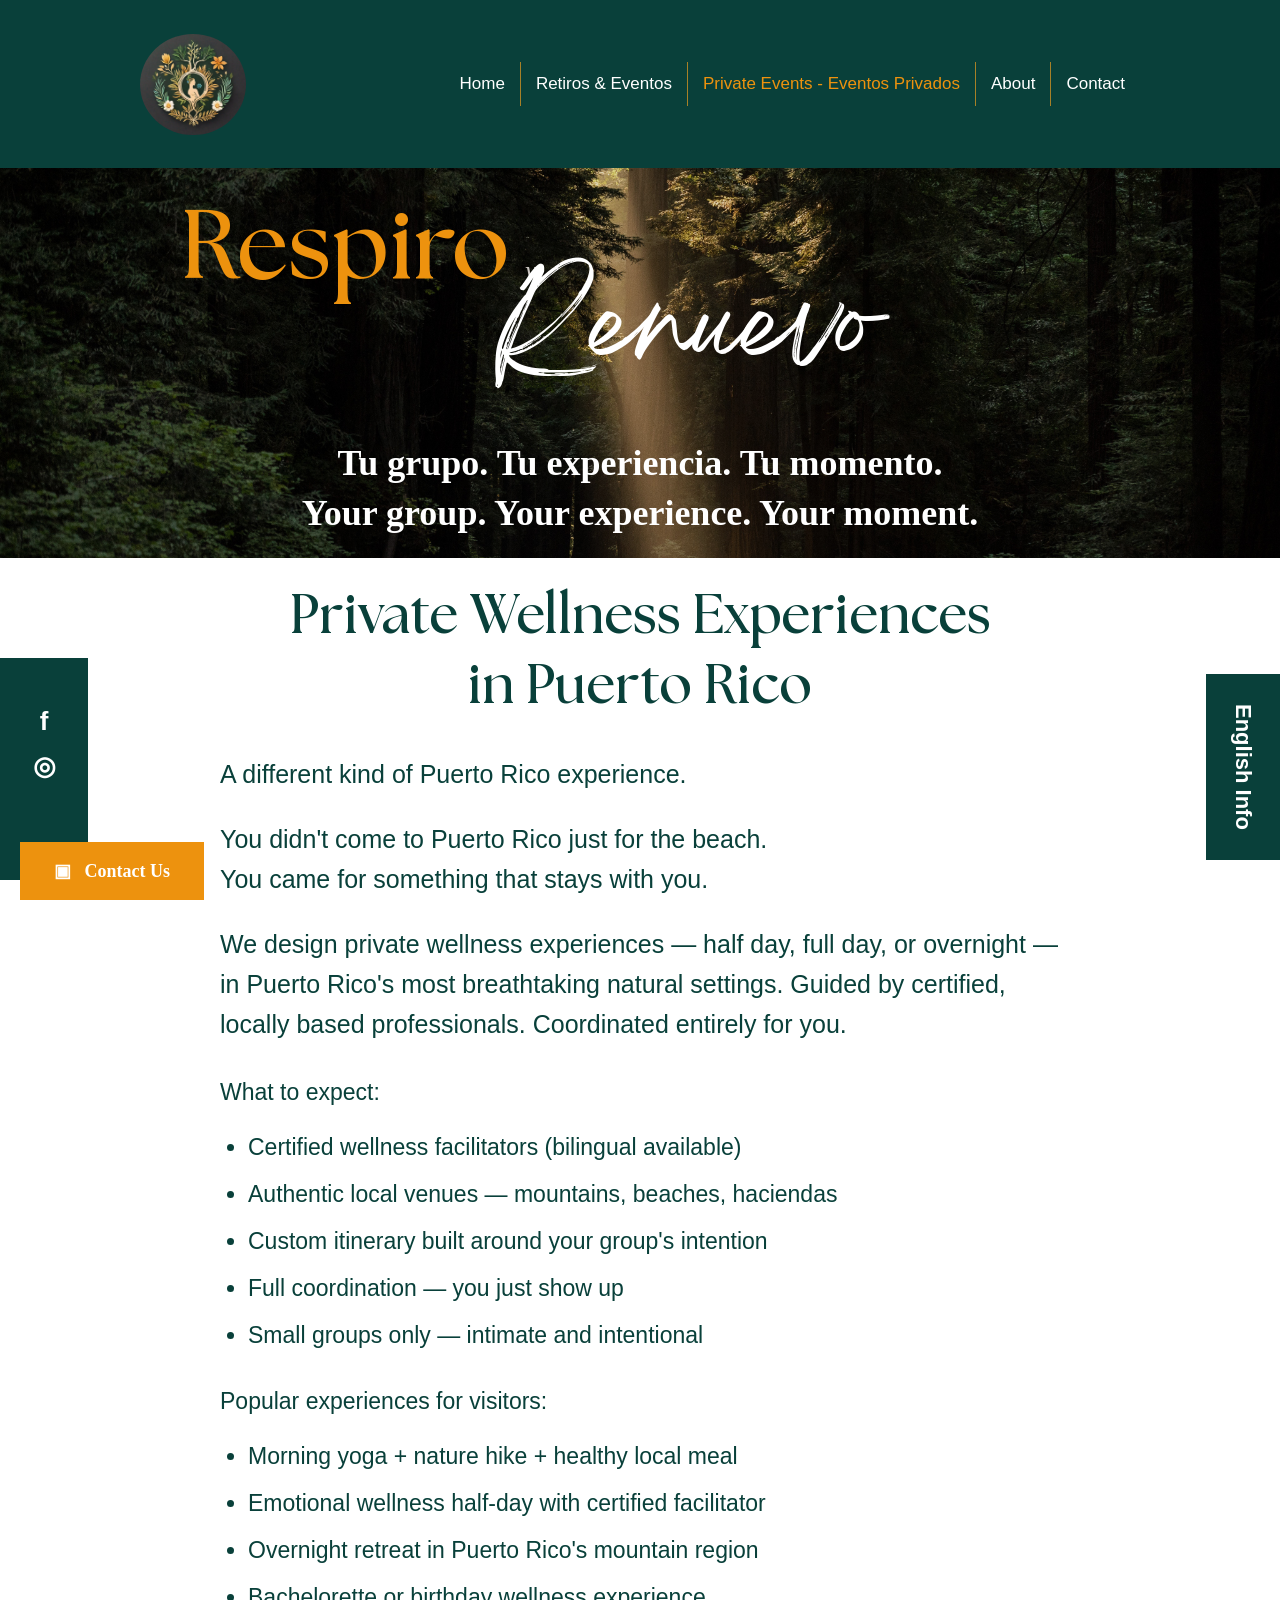
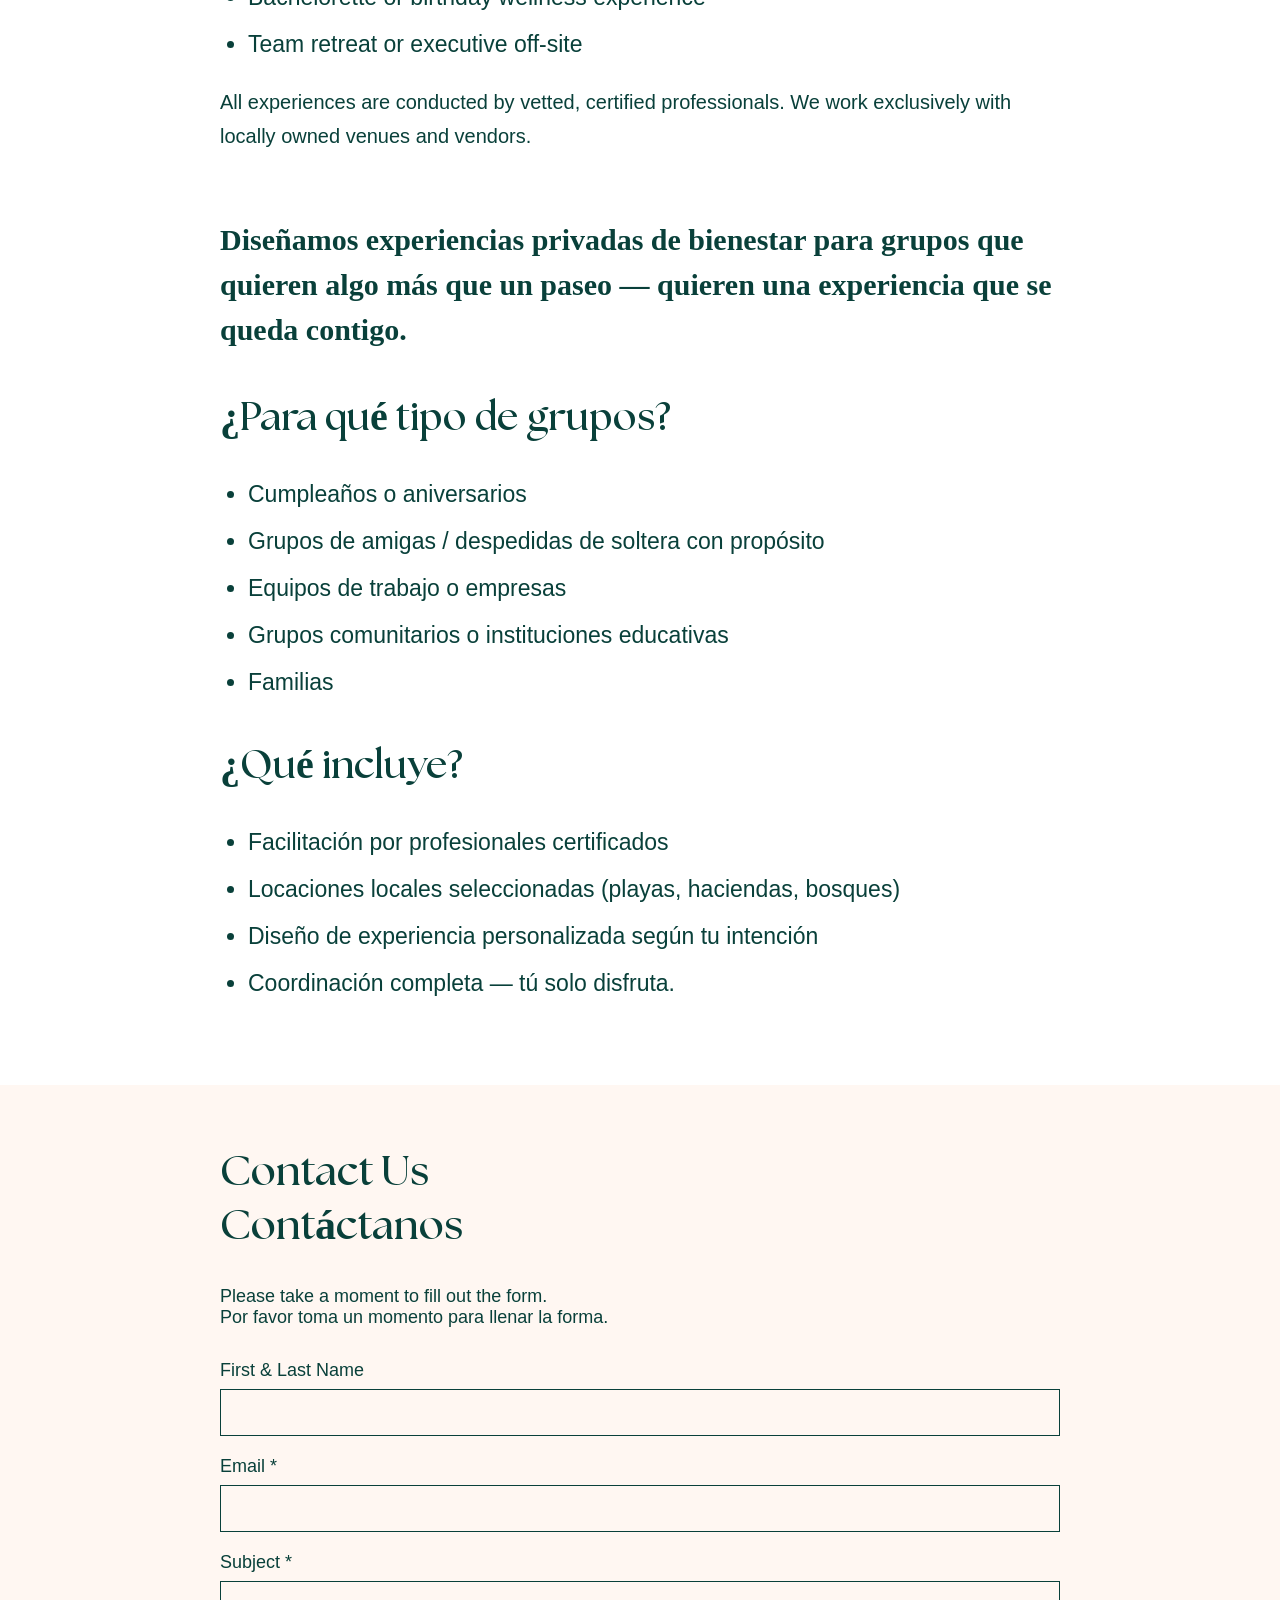
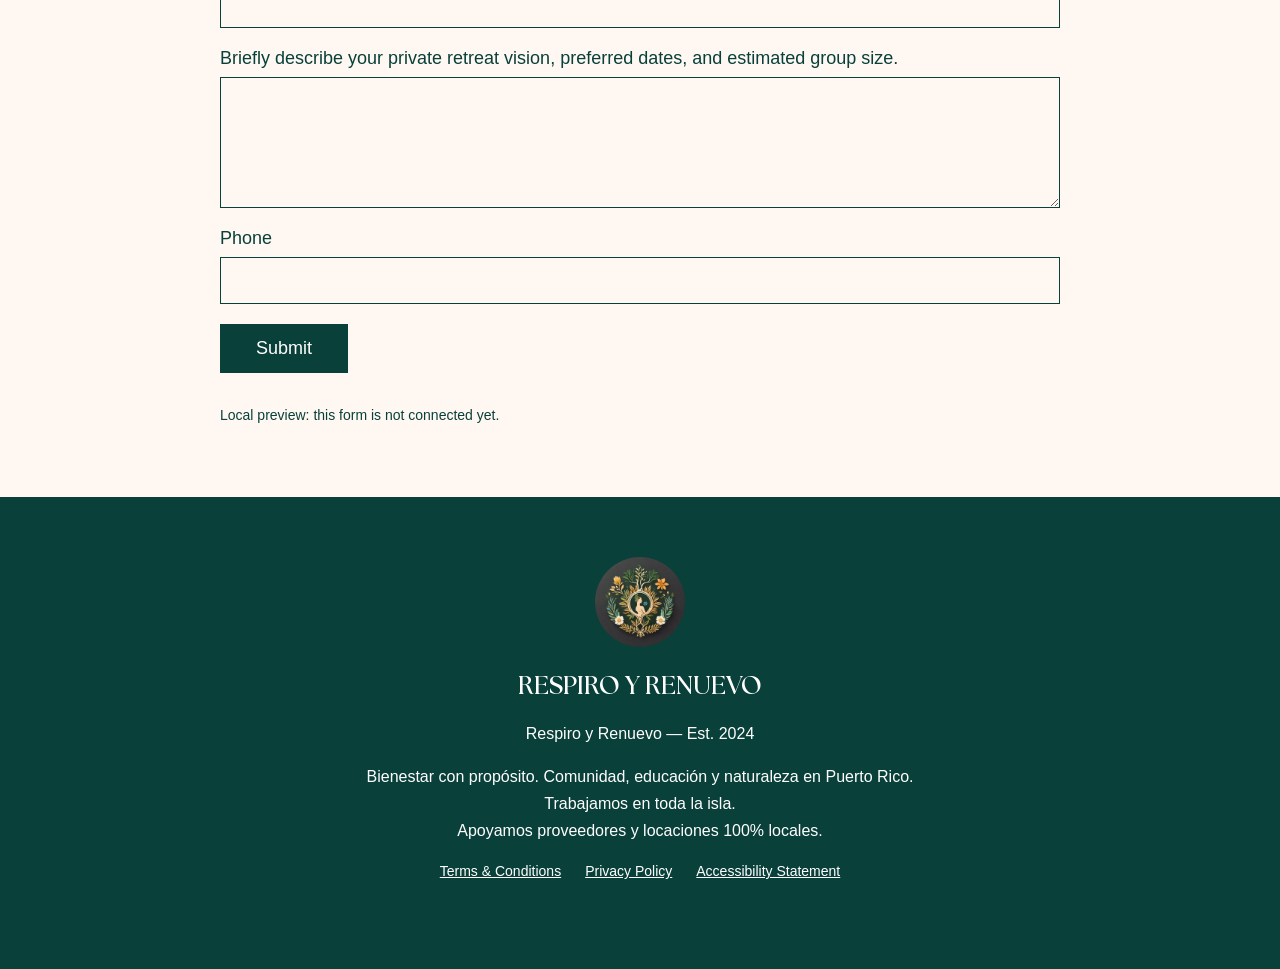
==== index.html @ 5267ec38 "Create Respiro y Renuevo static website" ====
<!doctype html>
<html lang="en">
<head>
  <meta charset="utf-8">
  <meta name="viewport" content="width=device-width, initial-scale=1">
  <meta name="description" content="Private wellness experiences in Puerto Rico. Your group. Your experience. Your moment.">
  <title>Private Wellness Experiences | Respiro y Renuevo</title>
  <link rel="icon" href="assets/logo.jpg">
  <link rel="stylesheet" href="styles.css">
  <script src="script.js" defer></script>
</head>
<body>
  <a class="skip-link" href="#main">Skip to main content</a>
  <header class="site-header">
    <a class="logo" href="https://www.respiroyrenuevo.com/" aria-label="Respiro y Renuevo home"><img src="assets/logo.jpg" alt="Respiro y Renuevo" width="106" height="101"></a>
    <button class="menu-toggle" aria-expanded="false" aria-controls="navigation">Menu <span aria-hidden="true">☰</span></button>
    <nav id="navigation" aria-label="Main navigation">
      <a href="https://www.respiroyrenuevo.com/">Home</a>
      <a href="https://www.respiroyrenuevo.com/retirosyeventos">Retiros &amp; Eventos</a>
      <a class="active" href="#main" aria-current="page">Private Events - Eventos Privados</a>
      <a href="https://www.respiroyrenuevo.com/nuestramisi%C3%B3n">About</a>
      <a href="#contact">Contact</a>
    </nav>
  </header>
  <main id="main">
    <section class="hero" aria-label="Respiro y Renuevo">
      <h1><span class="respiro">Respiro</span> <span class="and">y</span><span class="renuevo">Renuevo</span></h1>
      <div class="tagline"><p lang="es">Tu grupo. Tu experiencia. Tu momento.</p><p>Your group. Your experience. Your moment.</p></div>
    </section>
    <section class="intro content" id="experiences">
      <h2>Private Wellness Experiences<br>in Puerto Rico</h2>
      <div class="lead"><p>A different kind of Puerto Rico experience.</p><p>You didn't come to Puerto Rico just for the beach.<br>You came for something that stays with you.</p><p>We design private wellness experiences — half day, full day, or overnight — in Puerto Rico's most breathtaking natural settings. Guided by certified, locally based professionals. Coordinated entirely for you.</p></div>
      <h3>What to expect:</h3>
      <ul><li>Certified wellness facilitators (bilingual available)</li><li>Authentic local venues — mountains, beaches, haciendas</li><li>Custom itinerary built around your group's intention</li><li>Full coordination — you just show up</li><li>Small groups only — intimate and intentional</li></ul>
      <h3>Popular experiences for visitors:</h3>
      <ul><li>Morning yoga + nature hike + healthy local meal</li><li>Emotional wellness half-day with certified facilitator</li><li>Overnight retreat in Puerto Rico's mountain region</li><li>Bachelorette or birthday wellness experience</li><li>Team retreat or executive off-site</li></ul>
      <p>All experiences are conducted by vetted, certified professionals. We work exclusively with locally owned venues and vendors.</p>
      <div lang="es" class="spanish"><h3>Diseñamos experiencias privadas de bienestar para grupos que quieren algo más que un paseo — quieren una experiencia que se queda contigo.</h3><h2>¿Para qué tipo de grupos?</h2><ul><li>Cumpleaños o aniversarios</li><li>Grupos de amigas / despedidas de soltera con propósito</li><li>Equipos de trabajo o empresas</li><li>Grupos comunitarios o instituciones educativas</li><li>Familias</li></ul><h2>¿Qué incluye?</h2><ul><li>Facilitación por profesionales certificados</li><li>Locaciones locales seleccionadas (playas, haciendas, bosques)</li><li>Diseño de experiencia personalizada según tu intención</li><li>Coordinación completa — tú solo disfruta.</li></ul></div>
    </section>
    <section id="contact" class="contact content"><h2>Contact Us<br><span lang="es">Contáctanos</span></h2><p>Please take a moment to fill out the form.<br><span lang="es">Por favor toma un momento para llenar la forma.</span></p><form><label>First &amp; Last Name<input name="name" autocomplete="name"></label><label>Email *<input name="email" type="email" autocomplete="email" required></label><label>Subject *<input name="subject" required></label><label>Briefly describe your private retreat vision, preferred dates, and estimated group size.<textarea name="vision" rows="5"></textarea></label><label>Phone<input name="phone" type="tel" autocomplete="tel"></label><button type="submit">Submit</button><p class="form-status" role="status">Local preview: this form is not connected yet.</p></form></section>
  </main>
  <aside class="social" aria-label="Social media"><a href="https://www.facebook.com/respiroyrenuevo" aria-label="Facebook">f</a><a href="https://www.instagram.com/respiroyrenuevo" aria-label="Instagram">◎</a></aside>
  <a class="english-info" href="#experiences">English Info</a>
  <a class="contact-tab" href="#contact">▣ &nbsp; Contact Us</a>
  <footer><img src="assets/logo.jpg" width="90" height="90" alt="Respiro y Renuevo"><h2>RESPIRO Y RENUEVO</h2><p>Respiro y Renuevo — Est. 2024</p><p lang="es">Bienestar con propósito. Comunidad, educación y naturaleza en Puerto Rico.<br>Trabajamos en toda la isla.<br>Apoyamos proveedores y locaciones 100% locales.</p><div><a href="https://www.respiroyrenuevo.com/terms-and-conditions">Terms &amp; Conditions</a><a href="https://www.respiroyrenuevo.com/privacy-policy">Privacy Policy</a><a href="https://www.respiroyrenuevo.com/accessibility-statement">Accessibility Statement</a></div></footer>
</body>
</html>
---- styles.css ----
@font-face{font-family:Seasons;src:url('assets/seasons.woff2') format('woff2');font-display:swap}
@font-face{font-family:Breathing;src:url('assets/breathing.woff2') format('woff2');font-display:swap}
:root{--green:#09403a;--gold:#ed920e;--white:#fff;--cream:#fff7f2}
*{box-sizing:border-box}html{scroll-behavior:smooth;scroll-padding-top:24px}body{margin:0;color:var(--green);background:white;font-family:'Poppins',Arial,sans-serif;font-weight:300}a{color:inherit}button,input,textarea{font:inherit}.skip-link{position:absolute;left:10px;top:-60px;z-index:10;background:white;padding:12px}.skip-link:focus{top:10px}.site-header{min-height:168px;background:var(--green);color:white;display:flex;align-items:center;justify-content:space-between;padding:28px max(7%,calc((100vw - 1000px)/2));gap:50px}.logo img{display:block;object-fit:cover;border-radius:50%}.site-header nav{display:flex;align-items:center;white-space:nowrap}.site-header nav a{padding:12px 15px;text-decoration:none;border-right:1px solid #a78027;font-size:17px}.site-header nav a:last-child{border:0}.site-header nav a:hover,.site-header nav .active{color:var(--gold)}.menu-toggle{display:none}.hero{height:390px;background:linear-gradient(#0002,#0002),url('assets/forest.jpg') center center/cover;color:white;padding:24px max(8%,calc((100vw - 920px)/2));overflow:hidden}.hero h1{position:relative;font-weight:400;margin:0;height:242px;width:760px;max-width:100%}.respiro{font-family:Seasons,Georgia,serif;font-size:96px;color:var(--gold)}.and{position:absolute;top:64px;left:345px;font:italic 27px Georgia,serif;color:#ccc6c2}.renuevo{position:absolute;top:90px;left:315px;font-family:Breathing,cursive;font-size:98px;line-height:1.1}.tagline{text-align:center;white-space:nowrap;font:700 36px Georgia,serif}.tagline p{margin:8px 0}.content{max-width:900px;margin:auto;padding:24px 30px 60px}h2{font-family:Seasons,Georgia,serif;font-weight:700;font-size:54px;line-height:1.3;margin:0 0 32px}.intro>h2{text-align:center}.lead{font-size:25px;line-height:1.6}h3{font-size:23px;font-weight:500;margin:35px 0 14px}li{margin:10px 0;line-height:1.6}ul{font-size:23px;padding-left:28px}.intro>p{font-size:20px;line-height:1.7}.spanish{margin-top:64px}.spanish h2{font-size:40px;margin-top:40px}.spanish h3{font:700 30px/1.5 Georgia,serif}.contact{background:var(--cream);max-width:none;padding:60px max(30px,calc((100vw - 840px)/2));font-size:18px}.contact h2{font-size:42px}form{display:grid;gap:20px;margin-top:32px}label{display:grid;gap:8px}input,textarea{width:100%;padding:12px;border:1px solid var(--green);background:transparent;border-radius:0}button[type=submit]{background:var(--green);color:white;border:0;padding:14px 36px;justify-self:start;cursor:pointer}.form-status{font-size:14px}.social{position:fixed;left:0;bottom:20px;width:88px;min-height:222px;background:var(--green);display:flex;flex-direction:column;align-items:center;gap:14px;padding-top:48px;color:white}.social a{text-decoration:none;font:bold 26px Arial}.english-info{position:fixed;right:0;bottom:40px;background:var(--green);color:white;writing-mode:vertical-rl;padding:30px 24px;text-decoration:none;font-size:22px;font-weight:bold}.contact-tab{position:fixed;bottom:0;left:20px;background:var(--gold);color:white;padding:18px 34px;text-decoration:none;font:bold 18px Georgia,serif}footer{background:var(--green);color:white;text-align:center;padding:60px 24px 85px;line-height:1.7}footer img{border-radius:50%;object-fit:cover}footer h2{font-size:26px;margin:15px 0}footer div{display:flex;justify-content:center;gap:24px;flex-wrap:wrap;font-size:14px}a:focus-visible,button:focus-visible{outline:3px solid var(--gold);outline-offset:4px}
@media(max-width:1100px){.site-header{padding:24px 5%;gap:25px}.site-header nav a{font-size:14px;padding:12px 10px}.tagline{font-size:30px}.hero{padding-left:8%;padding-right:8%}}
@media(max-width:760px){.site-header{min-height:100px;padding:16px 24px;position:relative}.logo img{width:72px;height:69px}.menu-toggle{display:block;background:transparent;border:1px solid #ffffff70;color:white;padding:10px}.site-header nav{display:none;position:absolute;top:100%;left:0;right:0;background:var(--green);z-index:5;flex-direction:column;align-items:stretch;padding:12px 24px}.site-header nav.open{display:flex}.site-header nav a{border:0;border-bottom:1px solid #ffffff25;font-size:16px;padding:16px 0}.hero{height:370px;padding:35px 24px}.hero h1{height:205px;width:340px;margin:auto}.respiro{font-size:65px}.and{left:230px;top:45px;font-size:20px}.renuevo{left:65px;top:95px;font-size:68px}.tagline{font-size:20px;white-space:normal;line-height:1.5}.content{padding:36px 24px}h2{font-size:35px}.lead,ul{font-size:18px}.spanish h2{font-size:30px}.spanish h3{font-size:25px}.social,.english-info{display:none}.contact-tab{left:auto;right:16px;font-size:15px;padding:14px 20px}.contact{padding:40px 24px}}
@media(prefers-reduced-motion:reduce){html{scroll-behavior:auto}}
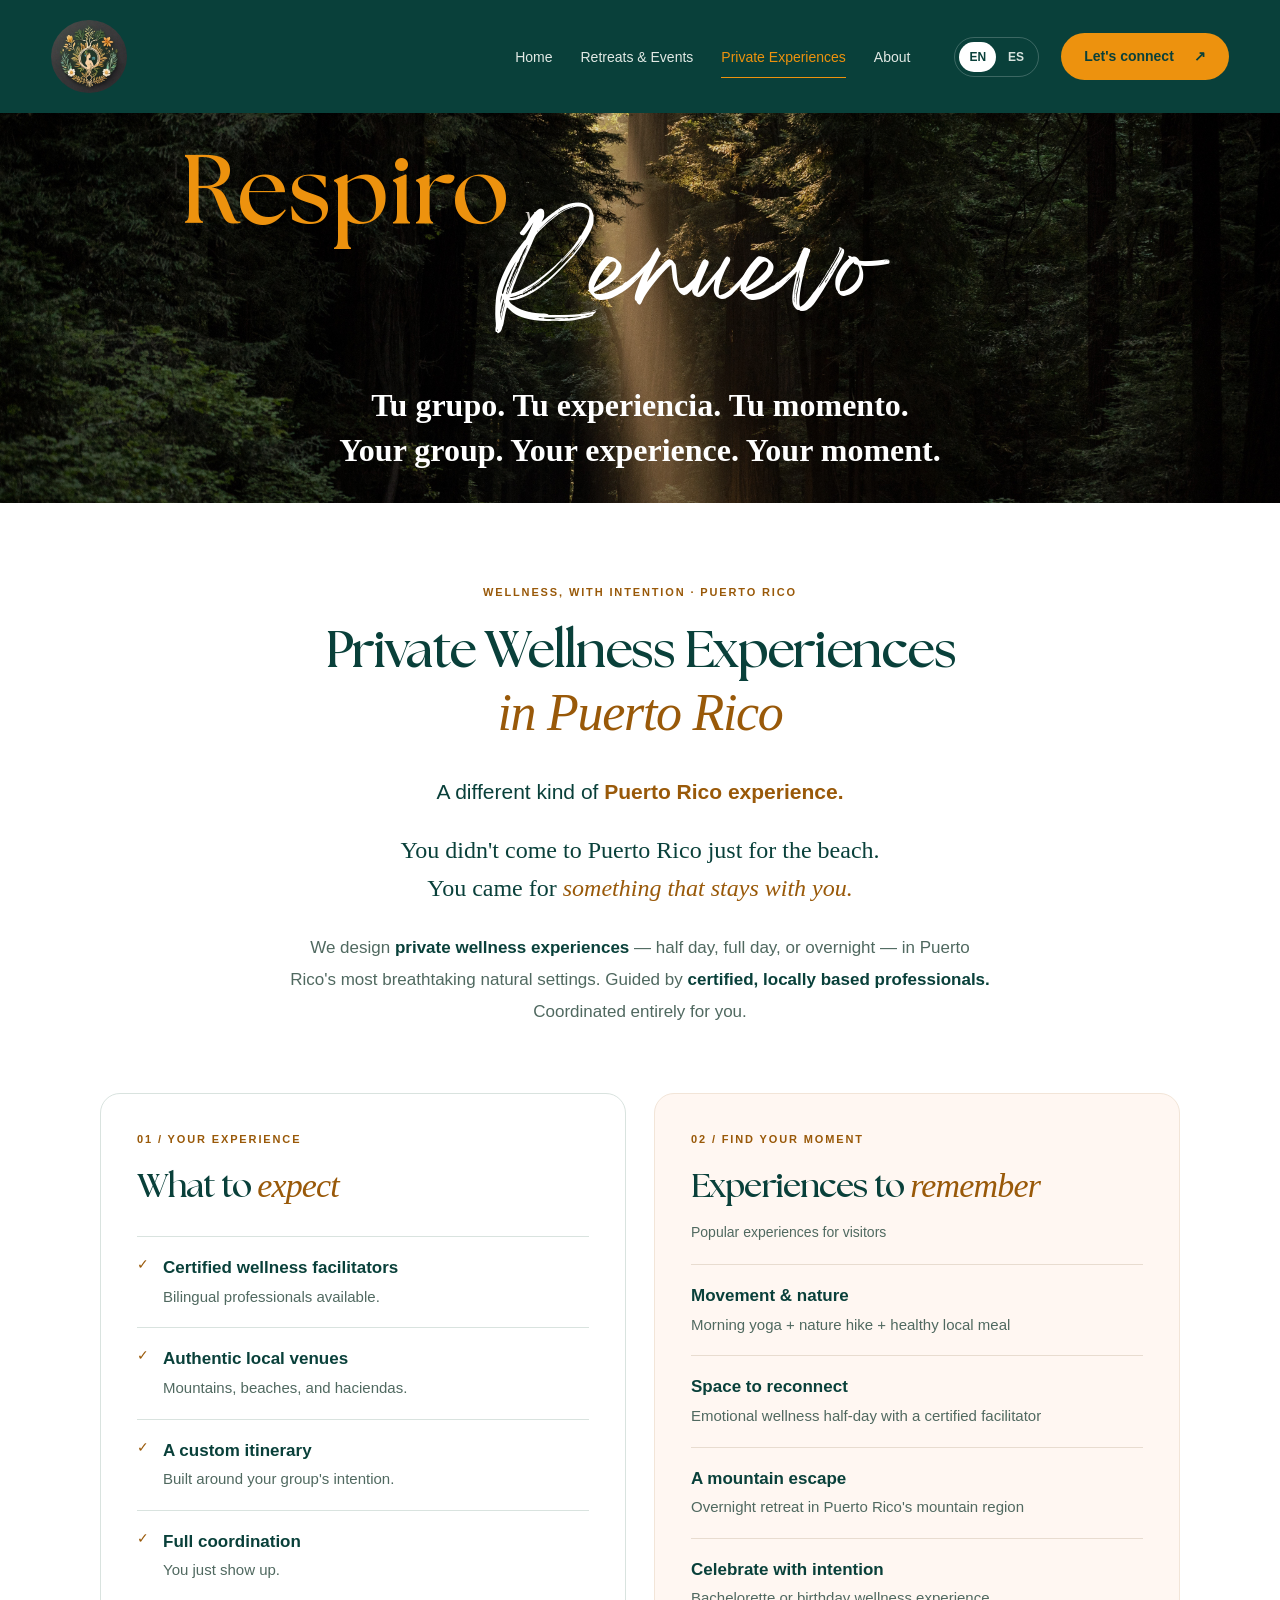
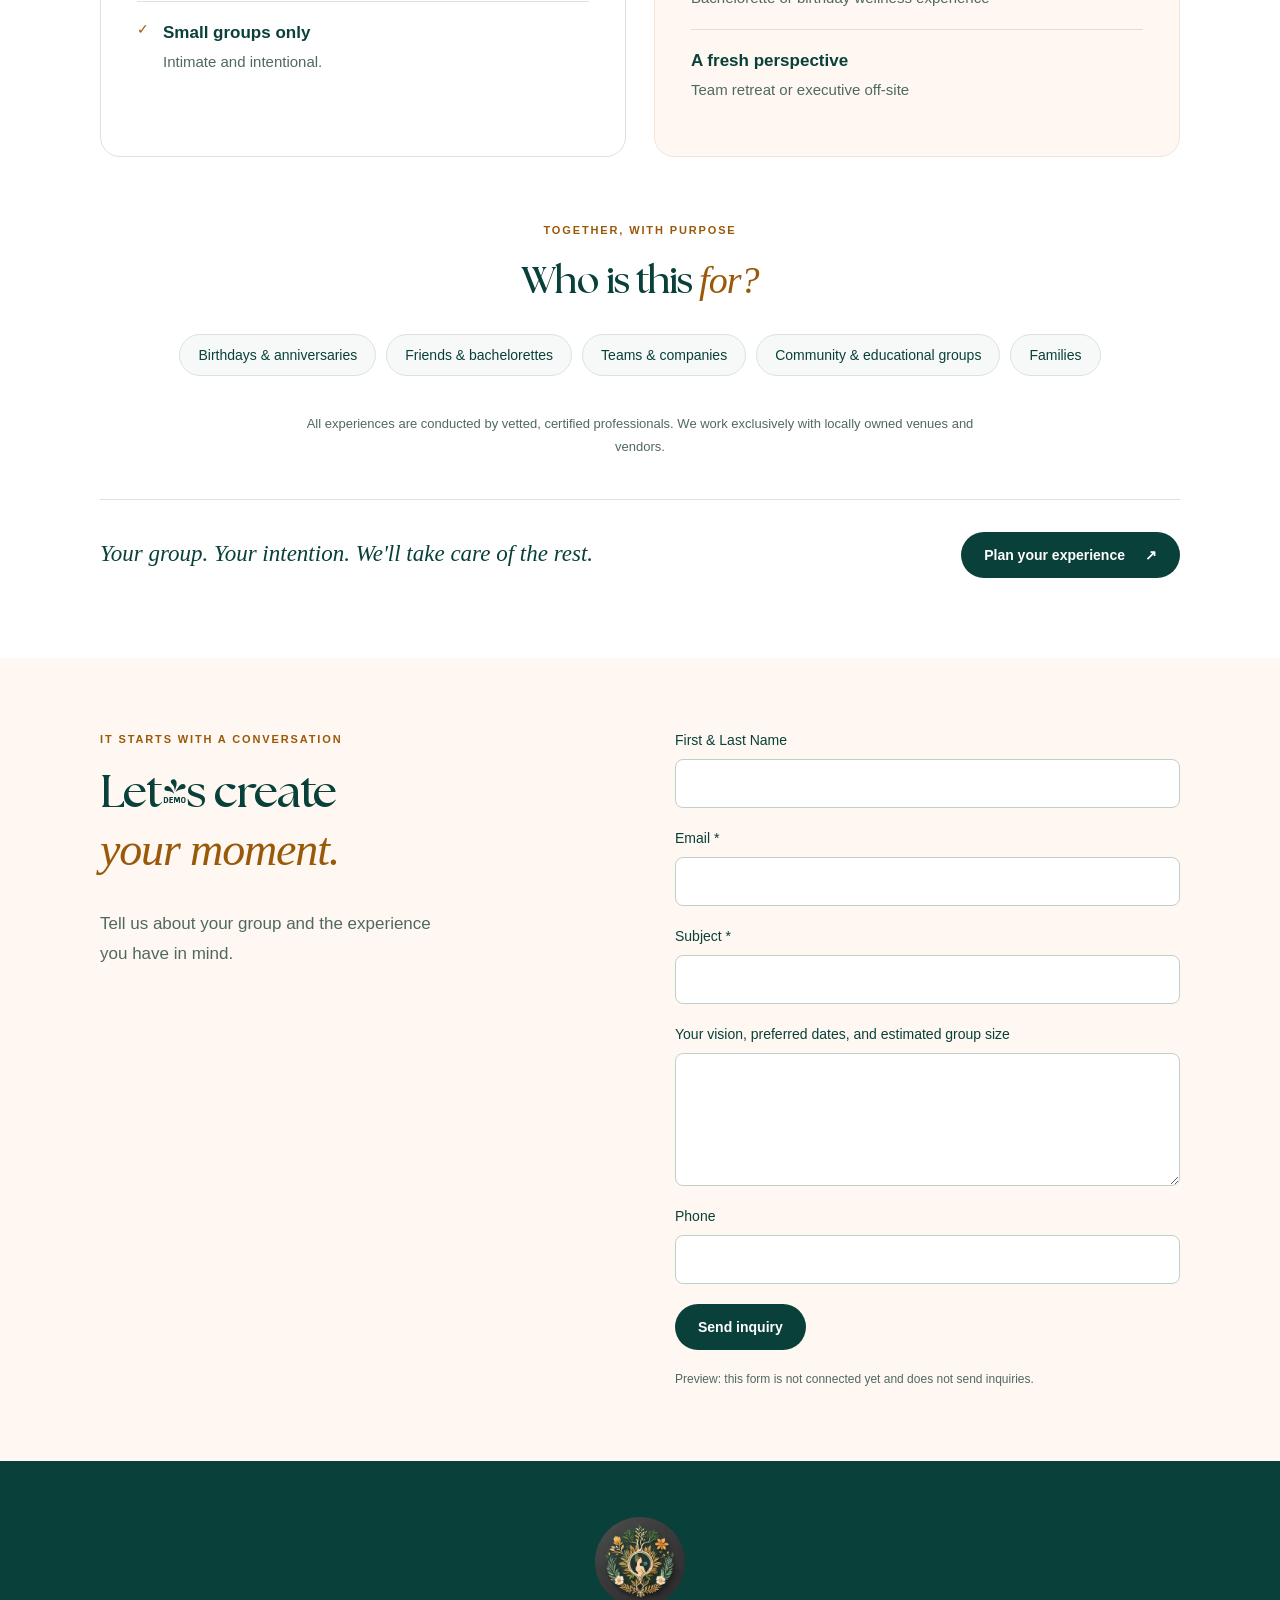
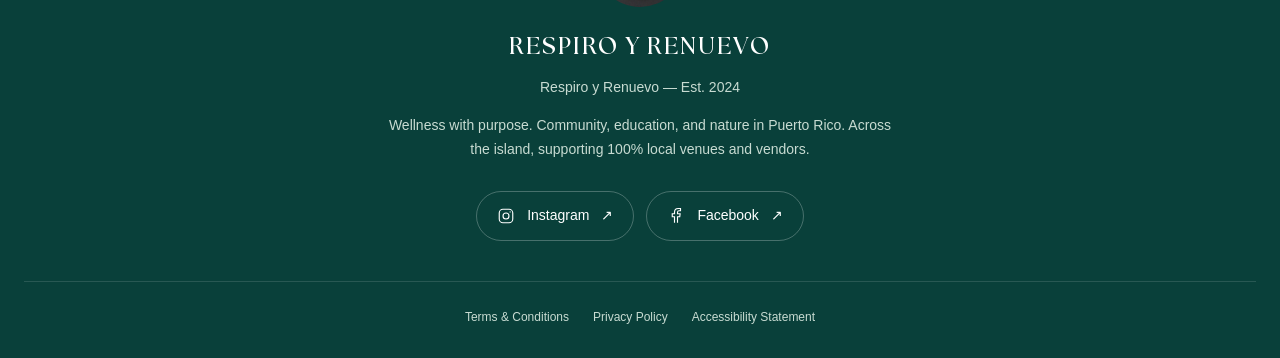
==== commit a5d7e901: "Modernize navigation, language switch and content hierarchy" ====
--- a/index.html
+++ b/index.html
@@ -1,47 +1,33 @@
 <!doctype html>
 <html lang="en">
-<head>
-  <meta charset="utf-8">
-  <meta name="viewport" content="width=device-width, initial-scale=1">
-  <meta name="description" content="Private wellness experiences in Puerto Rico. Your group. Your experience. Your moment.">
-  <title>Private Wellness Experiences | Respiro y Renuevo</title>
-  <link rel="icon" href="assets/logo.jpg">
-  <link rel="stylesheet" href="styles.css">
-  <script src="script.js" defer></script>
-</head>
+<head><meta charset="utf-8"><meta name="viewport" content="width=device-width, initial-scale=1"><meta name="description" content="Private wellness experiences in Puerto Rico. Your group. Your experience. Your moment."><title>Private Wellness Experiences | Respiro y Renuevo</title><link rel="icon" href="assets/logo.jpg"><link rel="stylesheet" href="styles.css"><script src="script.js" defer></script></head>
 <body>
-  <a class="skip-link" href="#main">Skip to main content</a>
-  <header class="site-header">
-    <a class="logo" href="https://www.respiroyrenuevo.com/" aria-label="Respiro y Renuevo home"><img src="assets/logo.jpg" alt="Respiro y Renuevo" width="106" height="101"></a>
-    <button class="menu-toggle" aria-expanded="false" aria-controls="navigation">Menu <span aria-hidden="true">☰</span></button>
-    <nav id="navigation" aria-label="Main navigation">
-      <a href="https://www.respiroyrenuevo.com/">Home</a>
-      <a href="https://www.respiroyrenuevo.com/retirosyeventos">Retiros &amp; Eventos</a>
-      <a class="active" href="#main" aria-current="page">Private Events - Eventos Privados</a>
-      <a href="https://www.respiroyrenuevo.com/nuestramisi%C3%B3n">About</a>
-      <a href="#contact">Contact</a>
-    </nav>
-  </header>
-  <main id="main">
-    <section class="hero" aria-label="Respiro y Renuevo">
-      <h1><span class="respiro">Respiro</span> <span class="and">y</span><span class="renuevo">Renuevo</span></h1>
-      <div class="tagline"><p lang="es">Tu grupo. Tu experiencia. Tu momento.</p><p>Your group. Your experience. Your moment.</p></div>
-    </section>
-    <section class="intro content" id="experiences">
-      <h2>Private Wellness Experiences<br>in Puerto Rico</h2>
-      <div class="lead"><p>A different kind of Puerto Rico experience.</p><p>You didn't come to Puerto Rico just for the beach.<br>You came for something that stays with you.</p><p>We design private wellness experiences — half day, full day, or overnight — in Puerto Rico's most breathtaking natural settings. Guided by certified, locally based professionals. Coordinated entirely for you.</p></div>
-      <h3>What to expect:</h3>
-      <ul><li>Certified wellness facilitators (bilingual available)</li><li>Authentic local venues — mountains, beaches, haciendas</li><li>Custom itinerary built around your group's intention</li><li>Full coordination — you just show up</li><li>Small groups only — intimate and intentional</li></ul>
-      <h3>Popular experiences for visitors:</h3>
-      <ul><li>Morning yoga + nature hike + healthy local meal</li><li>Emotional wellness half-day with certified facilitator</li><li>Overnight retreat in Puerto Rico's mountain region</li><li>Bachelorette or birthday wellness experience</li><li>Team retreat or executive off-site</li></ul>
-      <p>All experiences are conducted by vetted, certified professionals. We work exclusively with locally owned venues and vendors.</p>
-      <div lang="es" class="spanish"><h3>Diseñamos experiencias privadas de bienestar para grupos que quieren algo más que un paseo — quieren una experiencia que se queda contigo.</h3><h2>¿Para qué tipo de grupos?</h2><ul><li>Cumpleaños o aniversarios</li><li>Grupos de amigas / despedidas de soltera con propósito</li><li>Equipos de trabajo o empresas</li><li>Grupos comunitarios o instituciones educativas</li><li>Familias</li></ul><h2>¿Qué incluye?</h2><ul><li>Facilitación por profesionales certificados</li><li>Locaciones locales seleccionadas (playas, haciendas, bosques)</li><li>Diseño de experiencia personalizada según tu intención</li><li>Coordinación completa — tú solo disfruta.</li></ul></div>
-    </section>
-    <section id="contact" class="contact content"><h2>Contact Us<br><span lang="es">Contáctanos</span></h2><p>Please take a moment to fill out the form.<br><span lang="es">Por favor toma un momento para llenar la forma.</span></p><form><label>First &amp; Last Name<input name="name" autocomplete="name"></label><label>Email *<input name="email" type="email" autocomplete="email" required></label><label>Subject *<input name="subject" required></label><label>Briefly describe your private retreat vision, preferred dates, and estimated group size.<textarea name="vision" rows="5"></textarea></label><label>Phone<input name="phone" type="tel" autocomplete="tel"></label><button type="submit">Submit</button><p class="form-status" role="status">Local preview: this form is not connected yet.</p></form></section>
-  </main>
-  <aside class="social" aria-label="Social media"><a href="https://www.facebook.com/respiroyrenuevo" aria-label="Facebook">f</a><a href="https://www.instagram.com/respiroyrenuevo" aria-label="Instagram">◎</a></aside>
-  <a class="english-info" href="#experiences">English Info</a>
-  <a class="contact-tab" href="#contact">▣ &nbsp; Contact Us</a>
-  <footer><img src="assets/logo.jpg" width="90" height="90" alt="Respiro y Renuevo"><h2>RESPIRO Y RENUEVO</h2><p>Respiro y Renuevo — Est. 2024</p><p lang="es">Bienestar con propósito. Comunidad, educación y naturaleza en Puerto Rico.<br>Trabajamos en toda la isla.<br>Apoyamos proveedores y locaciones 100% locales.</p><div><a href="https://www.respiroyrenuevo.com/terms-and-conditions">Terms &amp; Conditions</a><a href="https://www.respiroyrenuevo.com/privacy-policy">Privacy Policy</a><a href="https://www.respiroyrenuevo.com/accessibility-statement">Accessibility Statement</a></div></footer>
-</body>
-</html>
+<a class="skip-link" href="#main" data-i18n="skip">Skip to main content</a>
+<header class="site-header">
+  <a class="logo" href="#main" aria-label="Respiro y Renuevo"><img src="assets/logo.jpg" alt="Respiro y Renuevo" width="76" height="73"></a>
+  <button class="menu-toggle" aria-expanded="false" aria-controls="navigation"><span data-i18n="menu">Menu</span> <span aria-hidden="true">☰</span></button>
+  <nav id="navigation" aria-label="Main navigation">
+    <a href="https://www.respiroyrenuevo.com/" data-i18n="home">Home</a><a href="https://www.respiroyrenuevo.com/retirosyeventos" data-i18n="retreats">Retreats &amp; Events</a><a class="active" href="#experiences" aria-current="page" data-i18n="private">Private Experiences</a><a href="https://www.respiroyrenuevo.com/nuestramisi%C3%B3n" data-i18n="about">About</a>
+    <div class="header-actions"><div class="language-switch" role="group" aria-label="Language / Idioma"><button type="button" data-language="en" aria-pressed="true">EN</button><button type="button" data-language="es" aria-pressed="false">ES</button></div><a class="button button-gold" href="#contact"><span data-i18n="contact">Let's connect</span><span aria-hidden="true">↗</span></a></div>
+  </nav>
+</header>
+<main id="main">
+  <section class="hero" aria-label="Respiro y Renuevo"><h1><span class="respiro">Respiro</span> <span class="and">y</span><span class="renuevo">Renuevo</span></h1><div class="tagline"><p lang="es">Tu grupo. Tu experiencia. Tu momento.</p><p>Your group. Your experience. Your moment.</p></div></section>
+  <section class="intro content" id="experiences">
+    <div class="section-intro" data-content-language="en" lang="en"><p class="eyebrow">Wellness, with intention · Puerto Rico</p><h2>Private Wellness Experiences<br><em>in Puerto Rico</em></h2><p class="intro-statement">A different kind of <strong>Puerto Rico experience.</strong></p><p class="lead">You didn't come to Puerto Rico just for the beach.<br>You came for <em>something that stays with you.</em></p><p class="description">We design <strong>private wellness experiences</strong> — half day, full day, or overnight — in Puerto Rico's most breathtaking natural settings. Guided by <strong>certified, locally based professionals.</strong> Coordinated entirely for you.</p></div>
+    <div class="section-intro" data-content-language="es" lang="es" hidden><p class="eyebrow">Bienestar con intención · Puerto Rico</p><h2>Experiencias privadas de bienestar<br><em>en Puerto Rico</em></h2><p class="intro-statement">Una forma distinta de <strong>vivir Puerto Rico.</strong></p><p class="lead">Viniste por algo más que la playa.<br>Por <em>una experiencia que se queda contigo.</em></p><p class="description">Diseñamos <strong>experiencias privadas de bienestar</strong> para grupos que quieren algo más que un paseo. Medio día, día completo o una estadía en los escenarios naturales más hermosos de Puerto Rico. Con <strong>profesionales certificados y locales.</strong> Nosotros coordinamos; tú disfrutas.</p></div>
+    <div class="details-grid" data-content-language="en" lang="en">
+      <section class="detail-panel"><p class="eyebrow">01 / Your experience</p><h3>What to <em>expect</em></h3><ul class="feature-list"><li><strong>Certified wellness facilitators</strong><span>Bilingual professionals available.</span></li><li><strong>Authentic local venues</strong><span>Mountains, beaches, and haciendas.</span></li><li><strong>A custom itinerary</strong><span>Built around your group's intention.</span></li><li><strong>Full coordination</strong><span>You just show up.</span></li><li><strong>Small groups only</strong><span>Intimate and intentional.</span></li></ul></section>
+      <section class="detail-panel experiences-panel"><p class="eyebrow">02 / Find your moment</p><h3>Experiences to <em>remember</em></h3><p class="panel-description">Popular experiences for visitors</p><ul class="experience-list"><li><strong>Movement &amp; nature</strong><span>Morning yoga + nature hike + healthy local meal</span></li><li><strong>Space to reconnect</strong><span>Emotional wellness half-day with a certified facilitator</span></li><li><strong>A mountain escape</strong><span>Overnight retreat in Puerto Rico's mountain region</span></li><li><strong>Celebrate with intention</strong><span>Bachelorette or birthday wellness experience</span></li><li><strong>A fresh perspective</strong><span>Team retreat or executive off-site</span></li></ul></section>
+    </div>
+    <div class="details-grid" data-content-language="es" lang="es" hidden>
+      <section class="detail-panel"><p class="eyebrow">01 / Tu experiencia</p><h3>¿Qué <em>incluye?</em></h3><ul class="feature-list"><li><strong>Profesionales certificados</strong><span>Facilitadores de bienestar; bilingües disponibles.</span></li><li><strong>Locaciones locales seleccionadas</strong><span>Playas, haciendas, bosques y montañas.</span></li><li><strong>Una experiencia personalizada</strong><span>Diseñada según la intención de tu grupo.</span></li><li><strong>Coordinación completa</strong><span>Tú solo disfruta.</span></li><li><strong>Grupos pequeños</strong><span>Una experiencia íntima y con intención.</span></li></ul></section>
+      <section class="detail-panel experiences-panel"><p class="eyebrow">02 / Encuentra tu momento</p><h3>Experiencias para <em>recordar</em></h3><p class="panel-description">Ideas para tu próxima experiencia</p><ul class="experience-list"><li><strong>Movimiento y naturaleza</strong><span>Yoga por la mañana + caminata + comida local saludable</span></li><li><strong>Espacio para reconectar</strong><span>Medio día de bienestar emocional con un facilitador certificado</span></li><li><strong>Una escapada a la montaña</strong><span>Retiro con estadía en la región montañosa de Puerto Rico</span></li><li><strong>Celebra con intención</strong><span>Experiencia de bienestar para cumpleaños o despedidas de soltera</span></li><li><strong>Una nueva perspectiva</strong><span>Retiro de equipo o encuentro ejecutivo</span></li></ul></section>
+    </div>
+    <section class="groups-section"><p class="eyebrow" data-i18n="groupsLabel">Together, with purpose</p><h3><span data-i18n="groupsTitle">Who is this</span> <em data-i18n="groupsAccent">for?</em></h3><div class="group-tags"><span data-i18n="group1">Birthdays &amp; anniversaries</span><span data-i18n="group2">Friends &amp; bachelorettes</span><span data-i18n="group3">Teams &amp; companies</span><span data-i18n="group4">Community &amp; educational groups</span><span data-i18n="group5">Families</span></div></section>
+    <p class="trust-note" data-i18n="trust">All experiences are conducted by vetted, certified professionals. We work exclusively with locally owned venues and vendors.</p><div class="section-cta"><p data-i18n="ctaText">Your group. Your intention. We'll take care of the rest.</p><a class="button button-green" href="#contact"><span data-i18n="cta">Plan your experience</span><span aria-hidden="true">↗</span></a></div>
+  </section>
+  <section id="contact" class="contact content"><div class="contact-intro"><p class="eyebrow" data-i18n="contactLabel">It starts with a conversation</p><h2><span data-i18n="contactTitle">Let's create</span><br><em data-i18n="contactAccent">your moment.</em></h2><p data-i18n="contactIntro">Tell us about your group and the experience you have in mind.</p></div><form><label><span data-i18n="name">First &amp; Last Name</span><input name="name" autocomplete="name"></label><label><span data-i18n="email">Email *</span><input name="email" type="email" autocomplete="email" required></label><label><span data-i18n="subject">Subject *</span><input name="subject" required></label><label><span data-i18n="vision">Your vision, preferred dates, and estimated group size</span><textarea name="vision" rows="5"></textarea></label><label><span data-i18n="phone">Phone</span><input name="phone" type="tel" autocomplete="tel"></label><button class="button button-green" type="submit" data-i18n="submit">Send inquiry</button><p class="form-status" role="status" data-i18n="formNote">Preview: this form is not connected yet and does not send inquiries.</p></form></section>
+</main>
+<footer><div class="footer-brand"><img src="assets/logo.jpg" width="90" height="90" alt="Respiro y Renuevo"><h2>RESPIRO Y RENUEVO</h2><p>Respiro y Renuevo — Est. 2024</p><p data-i18n="footer">Wellness with purpose. Community, education, and nature in Puerto Rico. Across the island, supporting 100% local venues and vendors.</p></div><div class="footer-social" aria-label="Social media"><a href="https://www.instagram.com/respiroyrenuevo"><svg viewBox="0 0 24 24" fill="none" stroke="currentColor" stroke-width="1.5" aria-hidden="true"><rect x="3" y="3" width="18" height="18" rx="5"/><circle cx="12" cy="12" r="4"/><circle cx="17.5" cy="6.5" r=".8" fill="currentColor" stroke="none"/></svg>Instagram <span aria-hidden="true">↗</span></a><a href="https://www.facebook.com/respiroyrenuevo"><svg viewBox="0 0 24 24" fill="none" stroke="currentColor" stroke-width="1.5" aria-hidden="true"><path d="M14 21v-8h3l.5-4H14V7c0-1.2.5-2 2-2h2V2h-3c-3 0-5 2-5 5v2H7v4h3v8"/></svg>Facebook <span aria-hidden="true">↗</span></a></div><div class="legal-links"><a href="https://www.respiroyrenuevo.com/terms-and-conditions" data-i18n="terms">Terms &amp; Conditions</a><a href="https://www.respiroyrenuevo.com/privacy-policy" data-i18n="privacy">Privacy Policy</a><a href="https://www.respiroyrenuevo.com/accessibility-statement" data-i18n="accessibility">Accessibility Statement</a></div></footer>
+</body></html>
--- a/styles.css
+++ b/styles.css
@@ -1,7 +1,15 @@
 @font-face{font-family:Seasons;src:url('assets/seasons.woff2') format('woff2');font-display:swap}
 @font-face{font-family:Breathing;src:url('assets/breathing.woff2') format('woff2');font-display:swap}
-:root{--green:#09403a;--gold:#ed920e;--white:#fff;--cream:#fff7f2}
-*{box-sizing:border-box}html{scroll-behavior:smooth;scroll-padding-top:24px}body{margin:0;color:var(--green);background:white;font-family:'Poppins',Arial,sans-serif;font-weight:300}a{color:inherit}button,input,textarea{font:inherit}.skip-link{position:absolute;left:10px;top:-60px;z-index:10;background:white;padding:12px}.skip-link:focus{top:10px}.site-header{min-height:168px;background:var(--green);color:white;display:flex;align-items:center;justify-content:space-between;padding:28px max(7%,calc((100vw - 1000px)/2));gap:50px}.logo img{display:block;object-fit:cover;border-radius:50%}.site-header nav{display:flex;align-items:center;white-space:nowrap}.site-header nav a{padding:12px 15px;text-decoration:none;border-right:1px solid #a78027;font-size:17px}.site-header nav a:last-child{border:0}.site-header nav a:hover,.site-header nav .active{color:var(--gold)}.menu-toggle{display:none}.hero{height:390px;background:linear-gradient(#0002,#0002),url('assets/forest.jpg') center center/cover;color:white;padding:24px max(8%,calc((100vw - 920px)/2));overflow:hidden}.hero h1{position:relative;font-weight:400;margin:0;height:242px;width:760px;max-width:100%}.respiro{font-family:Seasons,Georgia,serif;font-size:96px;color:var(--gold)}.and{position:absolute;top:64px;left:345px;font:italic 27px Georgia,serif;color:#ccc6c2}.renuevo{position:absolute;top:90px;left:315px;font-family:Breathing,cursive;font-size:98px;line-height:1.1}.tagline{text-align:center;white-space:nowrap;font:700 36px Georgia,serif}.tagline p{margin:8px 0}.content{max-width:900px;margin:auto;padding:24px 30px 60px}h2{font-family:Seasons,Georgia,serif;font-weight:700;font-size:54px;line-height:1.3;margin:0 0 32px}.intro>h2{text-align:center}.lead{font-size:25px;line-height:1.6}h3{font-size:23px;font-weight:500;margin:35px 0 14px}li{margin:10px 0;line-height:1.6}ul{font-size:23px;padding-left:28px}.intro>p{font-size:20px;line-height:1.7}.spanish{margin-top:64px}.spanish h2{font-size:40px;margin-top:40px}.spanish h3{font:700 30px/1.5 Georgia,serif}.contact{background:var(--cream);max-width:none;padding:60px max(30px,calc((100vw - 840px)/2));font-size:18px}.contact h2{font-size:42px}form{display:grid;gap:20px;margin-top:32px}label{display:grid;gap:8px}input,textarea{width:100%;padding:12px;border:1px solid var(--green);background:transparent;border-radius:0}button[type=submit]{background:var(--green);color:white;border:0;padding:14px 36px;justify-self:start;cursor:pointer}.form-status{font-size:14px}.social{position:fixed;left:0;bottom:20px;width:88px;min-height:222px;background:var(--green);display:flex;flex-direction:column;align-items:center;gap:14px;padding-top:48px;color:white}.social a{text-decoration:none;font:bold 26px Arial}.english-info{position:fixed;right:0;bottom:40px;background:var(--green);color:white;writing-mode:vertical-rl;padding:30px 24px;text-decoration:none;font-size:22px;font-weight:bold}.contact-tab{position:fixed;bottom:0;left:20px;background:var(--gold);color:white;padding:18px 34px;text-decoration:none;font:bold 18px Georgia,serif}footer{background:var(--green);color:white;text-align:center;padding:60px 24px 85px;line-height:1.7}footer img{border-radius:50%;object-fit:cover}footer h2{font-size:26px;margin:15px 0}footer div{display:flex;justify-content:center;gap:24px;flex-wrap:wrap;font-size:14px}a:focus-visible,button:focus-visible{outline:3px solid var(--gold);outline-offset:4px}
-@media(max-width:1100px){.site-header{padding:24px 5%;gap:25px}.site-header nav a{font-size:14px;padding:12px 10px}.tagline{font-size:30px}.hero{padding-left:8%;padding-right:8%}}
-@media(max-width:760px){.site-header{min-height:100px;padding:16px 24px;position:relative}.logo img{width:72px;height:69px}.menu-toggle{display:block;background:transparent;border:1px solid #ffffff70;color:white;padding:10px}.site-header nav{display:none;position:absolute;top:100%;left:0;right:0;background:var(--green);z-index:5;flex-direction:column;align-items:stretch;padding:12px 24px}.site-header nav.open{display:flex}.site-header nav a{border:0;border-bottom:1px solid #ffffff25;font-size:16px;padding:16px 0}.hero{height:370px;padding:35px 24px}.hero h1{height:205px;width:340px;margin:auto}.respiro{font-size:65px}.and{left:230px;top:45px;font-size:20px}.renuevo{left:65px;top:95px;font-size:68px}.tagline{font-size:20px;white-space:normal;line-height:1.5}.content{padding:36px 24px}h2{font-size:35px}.lead,ul{font-size:18px}.spanish h2{font-size:30px}.spanish h3{font-size:25px}.social,.english-info{display:none}.contact-tab{left:auto;right:16px;font-size:15px;padding:14px 20px}.contact{padding:40px 24px}}
+:root{--green:#09403a;--gold:#ed920e;--accent:#995909;--white:#fff;--cream:#fff7f2;--muted:#506960;--line:#d9e3df}
+*{box-sizing:border-box}[hidden]{display:none!important}html{scroll-behavior:smooth;scroll-padding-top:32px}body{margin:0;color:var(--green);background:white;font-family:Arial,sans-serif;-webkit-font-smoothing:antialiased}a{color:inherit}button,input,textarea{font:inherit}.skip-link{position:absolute;left:10px;top:-60px;z-index:10;background:white;padding:12px}.skip-link:focus{top:10px}
+.site-header{background:var(--green);color:white;display:flex;align-items:center;justify-content:space-between;padding:20px max(4%,calc((100vw - 1240px)/2));gap:32px}.logo{flex-shrink:0}.logo img{display:block;object-fit:cover;border-radius:50%}.site-header nav{display:flex;align-items:center;gap:28px}.site-header nav>a{padding:12px 0;text-decoration:none;font-size:14px;white-space:nowrap;color:#e2e9e5}.site-header nav>a:hover,.site-header nav .active{color:var(--gold)}.site-header nav .active{box-shadow:0 1px var(--gold)}.header-actions{display:flex;gap:22px;align-items:center;margin-left:16px}.language-switch{display:flex;border:1px solid #ffffff35;padding:4px;border-radius:30px;gap:2px}.language-switch button{border:0;border-radius:24px;padding:8px 10px;background:transparent;color:#d8e4df;font-size:12px;font-weight:700;cursor:pointer}.language-switch button[aria-pressed=true]{background:#fff;color:var(--green)}.button{display:inline-flex;gap:20px;justify-content:center;align-items:center;padding:14px 23px;border-radius:30px;text-decoration:none;font-size:14px;font-weight:600;line-height:1.3;border:0;cursor:pointer}.button-gold{background:var(--gold);color:var(--green)}.button-green{background:var(--green);color:white}.button:hover{filter:brightness(.93)}.menu-toggle{display:none}
+.hero{height:390px;background:linear-gradient(#0002,#0002),url('assets/forest.jpg') center center/cover;color:white;padding:24px max(8%,calc((100vw - 920px)/2));overflow:hidden}.hero h1{position:relative;font-weight:400;margin:0;height:242px;width:760px;max-width:100%}.respiro{font-family:Seasons,Georgia,serif;font-size:96px;color:var(--gold)}.and{position:absolute;top:64px;left:345px;font:italic 27px Georgia,serif;color:#ccc6c2}.renuevo{position:absolute;top:90px;left:315px;font-family:Breathing,cursive;font-size:98px;line-height:1.1}.tagline{text-align:center;white-space:nowrap;font:700 32px Georgia,serif}.tagline p{margin:8px 0}
+.content{max-width:1160px;margin:auto;padding:80px 40px}.section-intro{max-width:830px;margin:0 auto 64px;text-align:center}.eyebrow{color:var(--accent);text-transform:uppercase;letter-spacing:.17em;font-size:11px;line-height:1.7;font-weight:700;margin:0 0 18px}h2,h3{font-family:Seasons,Georgia,serif;font-weight:700;letter-spacing:-.025em}h2{font-size:52px;line-height:1.2;margin:0 0 30px}h2 em,h3 em{color:var(--accent);font-family:Georgia,serif;font-weight:400;letter-spacing:-.025em}.intro-statement{font-size:21px;line-height:1.6;margin:0 0 22px}.intro-statement strong{color:var(--accent)}.lead{font:24px/1.6 Georgia,serif;margin:0 0 24px}.lead em{color:var(--accent)}.description{max-width:700px;margin:auto;color:var(--muted);font-size:17px;line-height:1.9}.description strong{color:var(--green);font-weight:600}
+.details-grid{display:grid;grid-template-columns:1fr 1fr;gap:28px}.detail-panel{border:1px solid var(--line);border-radius:20px;padding:36px;background:#fff}.experiences-panel{background:var(--cream);border-color:#f2e5d8}h3{font-size:34px;line-height:1.2;margin:0 0 28px}.panel-description{font-size:14px;color:var(--muted);margin:-12px 0 24px}.feature-list,.experience-list{list-style:none;margin:0;padding:0}.feature-list li,.experience-list li{position:relative;padding:18px 0;border-top:1px solid var(--line)}.feature-list li{padding-left:26px}.feature-list li::before{content:'✓';position:absolute;left:0;top:19px;color:var(--accent);font-size:14px}.feature-list strong,.experience-list strong{display:block;font-size:17px;line-height:1.5;font-weight:600;margin-bottom:4px}.feature-list span,.experience-list span{display:block;font-size:15px;line-height:1.65;color:var(--muted)}.experiences-panel li{border-color:#e8dcd0}.groups-section{text-align:center;margin:64px 0 36px}.groups-section h3{font-size:38px}.group-tags{display:flex;justify-content:center;gap:10px;flex-wrap:wrap}.group-tags span{border:1px solid var(--line);border-radius:30px;padding:12px 18px;font-size:14px;background:#f6f9f7}.trust-note{font-size:13px;color:var(--muted);line-height:1.8;text-align:center;max-width:720px;margin:30px auto}.section-cta{display:flex;align-items:center;justify-content:space-between;gap:24px;border-top:1px solid var(--line);padding-top:32px;margin-top:40px}.section-cta p{font:italic 23px/1.5 Georgia,serif;margin:0;max-width:600px}.section-cta .button{flex-shrink:0}
+.contact{background:var(--cream);max-width:none;padding:72px max(40px,calc((100vw - 1080px)/2));display:grid;grid-template-columns:1fr 1fr;gap:70px}.contact h2{font-size:46px}.contact-intro>p:last-child{font-size:17px;line-height:1.8;color:var(--muted);max-width:340px}form{display:grid;gap:20px}label{display:grid;gap:8px;font-size:14px;line-height:1.5}input,textarea{width:100%;padding:13px;border:1px solid #bfd0c7;background:#fff;border-radius:8px;color:var(--green)}textarea{resize:vertical}button[type=submit]{justify-self:start}.form-status{font-size:12px;line-height:1.6;color:var(--muted);margin:0}
+footer{background:var(--green);color:white;text-align:center;padding:56px 24px 30px;line-height:1.7}.footer-brand{max-width:520px;margin:auto}footer img{border-radius:50%;object-fit:cover}footer h2{font-size:24px;letter-spacing:.08em;margin:18px 0 10px}footer p{font-size:14px;color:#c8dbd2}.footer-social{display:flex;justify-content:center;gap:12px;margin:30px 0 40px}.footer-social a{display:flex;align-items:center;gap:12px;padding:12px 20px;border:1px solid #ffffff40;border-radius:30px;text-decoration:none;font-size:14px}.footer-social a:hover{border-color:var(--gold);color:var(--gold)}.footer-social svg{width:18px;height:18px}.legal-links{display:flex;justify-content:center;gap:24px;flex-wrap:wrap;font-size:12px;color:#c8dbd2;border-top:1px solid #ffffff20;padding-top:25px}.legal-links a{text-decoration:none}a:focus-visible,button:focus-visible,input:focus-visible,textarea:focus-visible{outline:3px solid var(--gold);outline-offset:4px}
+@media(max-width:1100px){.site-header{gap:20px;padding:18px 24px}.site-header nav{gap:18px}.site-header nav>a{font-size:13px}.header-actions{gap:14px;margin-left:0}.header-actions .button{padding:13px 18px}.hero{padding-left:8%;padding-right:8%}.tagline{font-size:28px}}
+@media(max-width:900px){.site-header{position:relative;min-height:104px}.menu-toggle{display:block;background:transparent;border:1px solid #ffffff50;border-radius:25px;color:white;padding:11px 18px;cursor:pointer}.site-header nav{display:none;position:absolute;top:100%;left:0;right:0;background:var(--green);z-index:5;flex-direction:column;align-items:stretch;padding:16px 24px 24px;gap:0;box-shadow:0 15px 20px #0002}.site-header nav.open{display:flex}.site-header nav>a{padding:17px 0;border-bottom:1px solid #ffffff20;font-size:15px}.site-header nav .active{box-shadow:none}.header-actions{justify-content:space-between;margin-top:22px}.contact{gap:36px}.contact h2{font-size:38px}}
+@media(max-width:760px){.logo img{width:72px;height:69px}.hero{height:370px;padding:35px 24px}.hero h1{height:205px;width:340px;margin:auto}.respiro{font-size:65px}.and{left:230px;top:45px;font-size:20px}.renuevo{left:65px;top:95px;font-size:68px}.tagline{font-size:20px;white-space:normal;line-height:1.5}.content{padding:52px 24px}h2{font-size:36px}.section-intro{margin-bottom:36px}.intro-statement{font-size:18px}.lead{font-size:21px}.description{font-size:16px}.details-grid{grid-template-columns:1fr;gap:20px}.detail-panel{padding:28px 24px}h3{font-size:31px}.groups-section{margin-top:44px}.groups-section h3{font-size:32px}.group-tags span{font-size:12px;padding:10px 14px}.section-cta{flex-direction:column;text-align:center}.section-cta p{font-size:22px}.contact{grid-template-columns:1fr;gap:28px}.contact h2{font-size:38px}.footer-social a{padding:12px 16px}.legal-links{gap:14px}}
+@media(max-width:360px){.hero{padding-left:16px;padding-right:16px}.hero h1{width:280px}.respiro{font-size:58px}.and{left:210px}.renuevo{left:45px;font-size:62px}.tagline{font-size:18px}}
 @media(prefers-reduced-motion:reduce){html{scroll-behavior:auto}}
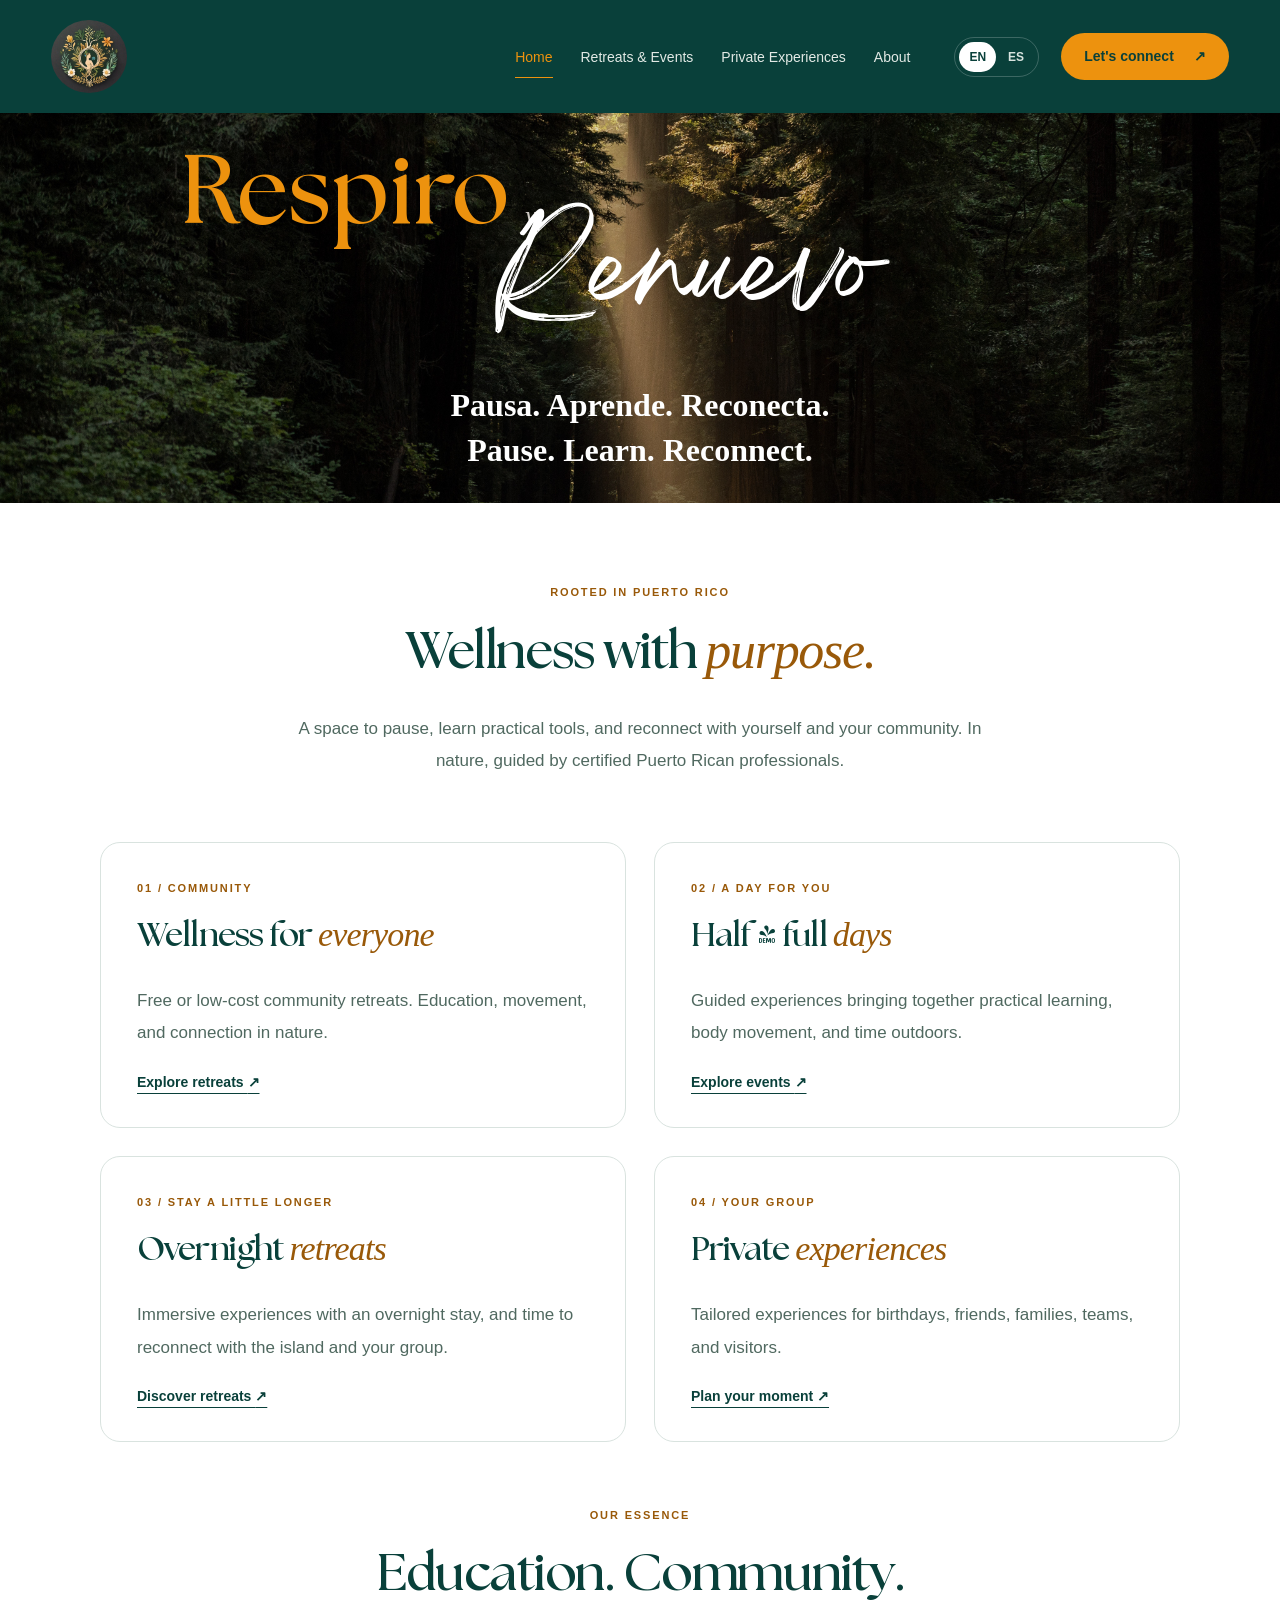
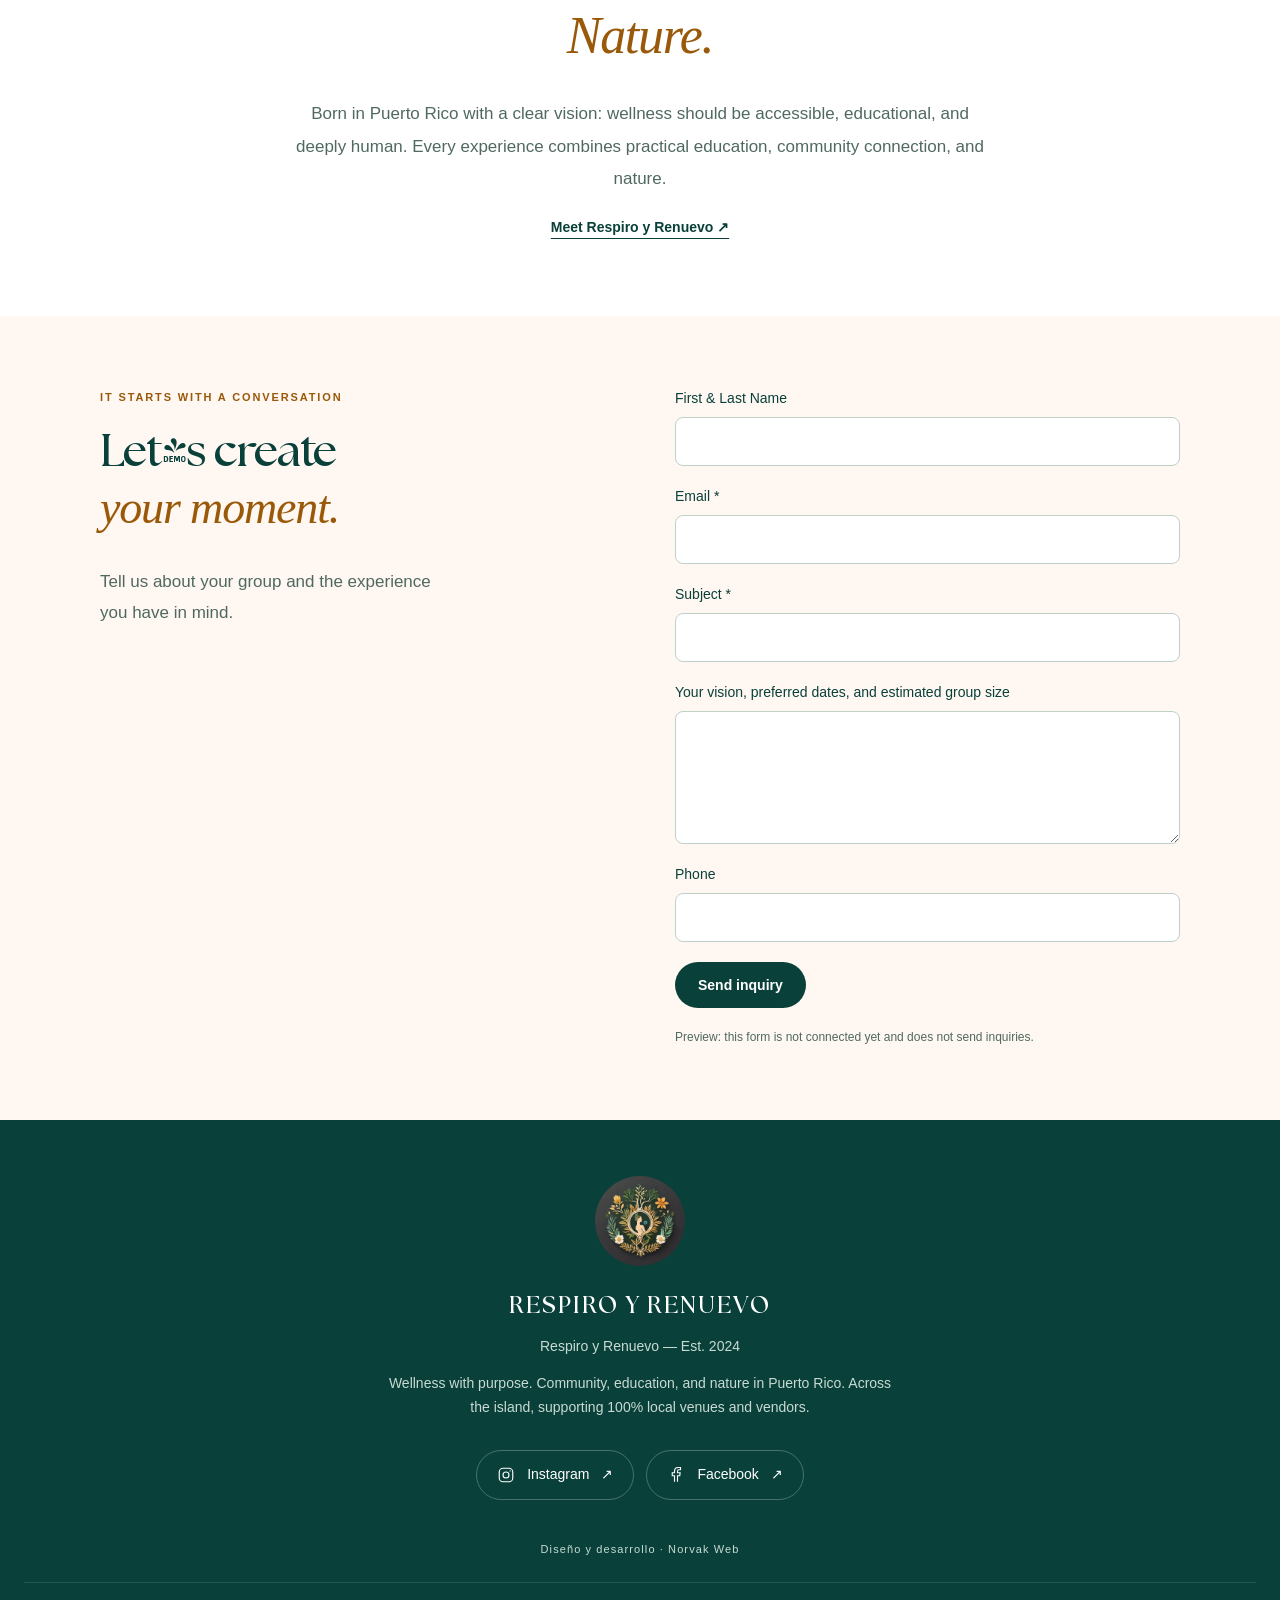
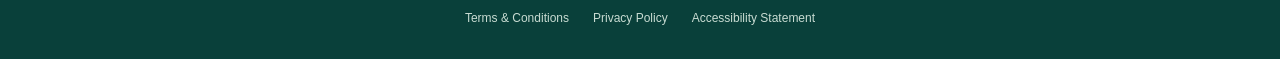
==== commit a4c9185e: "Preserve private experience content and clean shared footer" ====
--- a/index.html
+++ b/index.html
@@ -1,33 +1,10 @@
 <!doctype html>
-<html lang="en">
-<head><meta charset="utf-8"><meta name="viewport" content="width=device-width, initial-scale=1"><meta name="description" content="Private wellness experiences in Puerto Rico. Your group. Your experience. Your moment."><title>Private Wellness Experiences | Respiro y Renuevo</title><link rel="icon" href="assets/logo.jpg"><link rel="stylesheet" href="styles.css"><script src="script.js" defer></script></head>
-<body>
-<a class="skip-link" href="#main" data-i18n="skip">Skip to main content</a>
-<header class="site-header">
-  <a class="logo" href="#main" aria-label="Respiro y Renuevo"><img src="assets/logo.jpg" alt="Respiro y Renuevo" width="76" height="73"></a>
-  <button class="menu-toggle" aria-expanded="false" aria-controls="navigation"><span data-i18n="menu">Menu</span> <span aria-hidden="true">☰</span></button>
-  <nav id="navigation" aria-label="Main navigation">
-    <a href="https://www.respiroyrenuevo.com/" data-i18n="home">Home</a><a href="https://www.respiroyrenuevo.com/retirosyeventos" data-i18n="retreats">Retreats &amp; Events</a><a class="active" href="#experiences" aria-current="page" data-i18n="private">Private Experiences</a><a href="https://www.respiroyrenuevo.com/nuestramisi%C3%B3n" data-i18n="about">About</a>
-    <div class="header-actions"><div class="language-switch" role="group" aria-label="Language / Idioma"><button type="button" data-language="en" aria-pressed="true">EN</button><button type="button" data-language="es" aria-pressed="false">ES</button></div><a class="button button-gold" href="#contact"><span data-i18n="contact">Let's connect</span><span aria-hidden="true">↗</span></a></div>
-  </nav>
-</header>
-<main id="main">
-  <section class="hero" aria-label="Respiro y Renuevo"><h1><span class="respiro">Respiro</span> <span class="and">y</span><span class="renuevo">Renuevo</span></h1><div class="tagline"><p lang="es">Tu grupo. Tu experiencia. Tu momento.</p><p>Your group. Your experience. Your moment.</p></div></section>
-  <section class="intro content" id="experiences">
-    <div class="section-intro" data-content-language="en" lang="en"><p class="eyebrow">Wellness, with intention · Puerto Rico</p><h2>Private Wellness Experiences<br><em>in Puerto Rico</em></h2><p class="intro-statement">A different kind of <strong>Puerto Rico experience.</strong></p><p class="lead">You didn't come to Puerto Rico just for the beach.<br>You came for <em>something that stays with you.</em></p><p class="description">We design <strong>private wellness experiences</strong> — half day, full day, or overnight — in Puerto Rico's most breathtaking natural settings. Guided by <strong>certified, locally based professionals.</strong> Coordinated entirely for you.</p></div>
-    <div class="section-intro" data-content-language="es" lang="es" hidden><p class="eyebrow">Bienestar con intención · Puerto Rico</p><h2>Experiencias privadas de bienestar<br><em>en Puerto Rico</em></h2><p class="intro-statement">Una forma distinta de <strong>vivir Puerto Rico.</strong></p><p class="lead">Viniste por algo más que la playa.<br>Por <em>una experiencia que se queda contigo.</em></p><p class="description">Diseñamos <strong>experiencias privadas de bienestar</strong> para grupos que quieren algo más que un paseo. Medio día, día completo o una estadía en los escenarios naturales más hermosos de Puerto Rico. Con <strong>profesionales certificados y locales.</strong> Nosotros coordinamos; tú disfrutas.</p></div>
-    <div class="details-grid" data-content-language="en" lang="en">
-      <section class="detail-panel"><p class="eyebrow">01 / Your experience</p><h3>What to <em>expect</em></h3><ul class="feature-list"><li><strong>Certified wellness facilitators</strong><span>Bilingual professionals available.</span></li><li><strong>Authentic local venues</strong><span>Mountains, beaches, and haciendas.</span></li><li><strong>A custom itinerary</strong><span>Built around your group's intention.</span></li><li><strong>Full coordination</strong><span>You just show up.</span></li><li><strong>Small groups only</strong><span>Intimate and intentional.</span></li></ul></section>
-      <section class="detail-panel experiences-panel"><p class="eyebrow">02 / Find your moment</p><h3>Experiences to <em>remember</em></h3><p class="panel-description">Popular experiences for visitors</p><ul class="experience-list"><li><strong>Movement &amp; nature</strong><span>Morning yoga + nature hike + healthy local meal</span></li><li><strong>Space to reconnect</strong><span>Emotional wellness half-day with a certified facilitator</span></li><li><strong>A mountain escape</strong><span>Overnight retreat in Puerto Rico's mountain region</span></li><li><strong>Celebrate with intention</strong><span>Bachelorette or birthday wellness experience</span></li><li><strong>A fresh perspective</strong><span>Team retreat or executive off-site</span></li></ul></section>
-    </div>
-    <div class="details-grid" data-content-language="es" lang="es" hidden>
-      <section class="detail-panel"><p class="eyebrow">01 / Tu experiencia</p><h3>¿Qué <em>incluye?</em></h3><ul class="feature-list"><li><strong>Profesionales certificados</strong><span>Facilitadores de bienestar; bilingües disponibles.</span></li><li><strong>Locaciones locales seleccionadas</strong><span>Playas, haciendas, bosques y montañas.</span></li><li><strong>Una experiencia personalizada</strong><span>Diseñada según la intención de tu grupo.</span></li><li><strong>Coordinación completa</strong><span>Tú solo disfruta.</span></li><li><strong>Grupos pequeños</strong><span>Una experiencia íntima y con intención.</span></li></ul></section>
-      <section class="detail-panel experiences-panel"><p class="eyebrow">02 / Encuentra tu momento</p><h3>Experiencias para <em>recordar</em></h3><p class="panel-description">Ideas para tu próxima experiencia</p><ul class="experience-list"><li><strong>Movimiento y naturaleza</strong><span>Yoga por la mañana + caminata + comida local saludable</span></li><li><strong>Espacio para reconectar</strong><span>Medio día de bienestar emocional con un facilitador certificado</span></li><li><strong>Una escapada a la montaña</strong><span>Retiro con estadía en la región montañosa de Puerto Rico</span></li><li><strong>Celebra con intención</strong><span>Experiencia de bienestar para cumpleaños o despedidas de soltera</span></li><li><strong>Una nueva perspectiva</strong><span>Retiro de equipo o encuentro ejecutivo</span></li></ul></section>
-    </div>
-    <section class="groups-section"><p class="eyebrow" data-i18n="groupsLabel">Together, with purpose</p><h3><span data-i18n="groupsTitle">Who is this</span> <em data-i18n="groupsAccent">for?</em></h3><div class="group-tags"><span data-i18n="group1">Birthdays &amp; anniversaries</span><span data-i18n="group2">Friends &amp; bachelorettes</span><span data-i18n="group3">Teams &amp; companies</span><span data-i18n="group4">Community &amp; educational groups</span><span data-i18n="group5">Families</span></div></section>
-    <p class="trust-note" data-i18n="trust">All experiences are conducted by vetted, certified professionals. We work exclusively with locally owned venues and vendors.</p><div class="section-cta"><p data-i18n="ctaText">Your group. Your intention. We'll take care of the rest.</p><a class="button button-green" href="#contact"><span data-i18n="cta">Plan your experience</span><span aria-hidden="true">↗</span></a></div>
-  </section>
-  <section id="contact" class="contact content"><div class="contact-intro"><p class="eyebrow" data-i18n="contactLabel">It starts with a conversation</p><h2><span data-i18n="contactTitle">Let's create</span><br><em data-i18n="contactAccent">your moment.</em></h2><p data-i18n="contactIntro">Tell us about your group and the experience you have in mind.</p></div><form><label><span data-i18n="name">First &amp; Last Name</span><input name="name" autocomplete="name"></label><label><span data-i18n="email">Email *</span><input name="email" type="email" autocomplete="email" required></label><label><span data-i18n="subject">Subject *</span><input name="subject" required></label><label><span data-i18n="vision">Your vision, preferred dates, and estimated group size</span><textarea name="vision" rows="5"></textarea></label><label><span data-i18n="phone">Phone</span><input name="phone" type="tel" autocomplete="tel"></label><button class="button button-green" type="submit" data-i18n="submit">Send inquiry</button><p class="form-status" role="status" data-i18n="formNote">Preview: this form is not connected yet and does not send inquiries.</p></form></section>
-</main>
-<footer><div class="footer-brand"><img src="assets/logo.jpg" width="90" height="90" alt="Respiro y Renuevo"><h2>RESPIRO Y RENUEVO</h2><p>Respiro y Renuevo — Est. 2024</p><p data-i18n="footer">Wellness with purpose. Community, education, and nature in Puerto Rico. Across the island, supporting 100% local venues and vendors.</p></div><div class="footer-social" aria-label="Social media"><a href="https://www.instagram.com/respiroyrenuevo"><svg viewBox="0 0 24 24" fill="none" stroke="currentColor" stroke-width="1.5" aria-hidden="true"><rect x="3" y="3" width="18" height="18" rx="5"/><circle cx="12" cy="12" r="4"/><circle cx="17.5" cy="6.5" r=".8" fill="currentColor" stroke="none"/></svg>Instagram <span aria-hidden="true">↗</span></a><a href="https://www.facebook.com/respiroyrenuevo"><svg viewBox="0 0 24 24" fill="none" stroke="currentColor" stroke-width="1.5" aria-hidden="true"><path d="M14 21v-8h3l.5-4H14V7c0-1.2.5-2 2-2h2V2h-3c-3 0-5 2-5 5v2H7v4h3v8"/></svg>Facebook <span aria-hidden="true">↗</span></a></div><div class="legal-links"><a href="https://www.respiroyrenuevo.com/terms-and-conditions" data-i18n="terms">Terms &amp; Conditions</a><a href="https://www.respiroyrenuevo.com/privacy-policy" data-i18n="privacy">Privacy Policy</a><a href="https://www.respiroyrenuevo.com/accessibility-statement" data-i18n="accessibility">Accessibility Statement</a></div></footer>
-</body></html>
+<html lang="en"><head><meta charset="utf-8"><meta name="viewport" content="width=device-width, initial-scale=1"><meta name="description" content="Wellness retreats in Puerto Rico. Wellness with purpose, community and nature in Puerto Rico."><title>Wellness retreats in Puerto Rico | Respiro y Renuevo</title><link rel="icon" href="assets/logo.jpg"><link rel="stylesheet" href="styles.css?v=3"><script src="script.js?v=3" defer></script></head>
+<body data-title-en="Wellness retreats in Puerto Rico" data-title-es="Retiros de bienestar en Puerto Rico"><a class="skip-link" href="#main" data-i18n="skip">Skip to main content</a><header class="site-header">
+  <a class="logo" href="index.html" aria-label="Respiro y Renuevo"><img src="assets/logo.jpg" alt="Respiro y Renuevo" width="76" height="73"></a>
+  <button class="menu-toggle" aria-expanded="false" aria-controls="navigation"><span data-i18n="menu">Menu</span> <span aria-hidden="true">☰</span></button>
+  <nav id="navigation" aria-label="Main navigation">
+    <a href="index.html" class="active" aria-current="page" data-page-link="home" data-i18n="home">Home</a><a href="retiros-y-eventos.html" data-page-link="retreats" data-i18n="retreats">Retreats &amp; Events</a><a href="experiencias-privadas.html" data-page-link="private" data-i18n="private">Private Experiences</a><a href="nosotros.html" data-page-link="about" data-i18n="about">About</a>
+    <div class="header-actions"><div class="language-switch" role="group" aria-label="Language / Idioma"><button type="button" data-language="en" aria-pressed="true">EN</button><button type="button" data-language="es" aria-pressed="false">ES</button></div><a class="button button-gold" href="contacto.html"><span data-i18n="contact">Let's connect</span><span aria-hidden="true">↗</span></a></div>
+  </nav>
+</header><main id="main"><section class="hero" aria-label="Respiro y Renuevo"><h1><span class="respiro">Respiro</span> <span class="and">y</span><span class="renuevo">Renuevo</span></h1><div class="tagline"><p lang="es">Pausa. Aprende. Reconecta.</p><p>Pause. Learn. Reconnect.</p></div></section><section class="content"><div data-content-language="en" lang="en"><div class="section-intro"><p class="eyebrow">Rooted in Puerto Rico</p><h2>Wellness with <em>purpose.</em></h2><p class="description">A space to pause, learn practical tools, and reconnect with yourself and your community. In nature, guided by certified Puerto Rican professionals.</p></div><div class="offering-grid"><article class="detail-panel"><p class="eyebrow">01 / Community</p><h3>Wellness for <em>everyone</em></h3><p class="description">Free or low-cost community retreats. Education, movement, and connection in nature.</p><a class="text-link" href="retiros-y-eventos.html">Explore retreats <span aria-hidden="true">↗</span></a></article><article class="detail-panel"><p class="eyebrow">02 / A day for you</p><h3>Half &amp; full <em>days</em></h3><p class="description">Guided experiences bringing together practical learning, body movement, and time outdoors.</p><a class="text-link" href="retiros-y-eventos.html">Explore events <span aria-hidden="true">↗</span></a></article><article class="detail-panel"><p class="eyebrow">03 / Stay a little longer</p><h3>Overnight <em>retreats</em></h3><p class="description">Immersive experiences with an overnight stay, and time to reconnect with the island and your group.</p><a class="text-link" href="retiros-y-eventos.html">Discover retreats <span aria-hidden="true">↗</span></a></article><article class="detail-panel"><p class="eyebrow">04 / Your group</p><h3>Private <em>experiences</em></h3><p class="description">Tailored experiences for birthdays, friends, families, teams, and visitors.</p><a class="text-link" href="experiencias-privadas.html">Plan your moment <span aria-hidden="true">↗</span></a></article></div><div class="story-section"><p class="eyebrow">Our essence</p><h2>Education. Community.<br><em>Nature.</em></h2><p class="description">Born in Puerto Rico with a clear vision: wellness should be accessible, educational, and deeply human. Every experience combines practical education, community connection, and nature.</p><a class="text-link" href="nosotros.html">Meet Respiro y Renuevo ↗</a></div></div><div data-content-language="es" lang="es" hidden><div class="section-intro"><p class="eyebrow">Desde Puerto Rico</p><h2>Bienestar con <em>propósito.</em></h2><p class="description">Un espacio para pausar, aprender herramientas reales y reconectar contigo y con tu comunidad. En la naturaleza, con profesionales puertorriqueños certificados.</p></div><div class="offering-grid"><article class="detail-panel"><p class="eyebrow">01 / Comunidad</p><h3>Bienestar para <em>todos</em></h3><p class="description">Retiros comunitarios gratuitos o de bajo costo. Educación, movimiento y conexión en la naturaleza.</p><a class="text-link" href="retiros-y-eventos.html">Explorar retiros <span aria-hidden="true">↗</span></a></article><article class="detail-panel"><p class="eyebrow">02 / Un día para ti</p><h3>Medio día y día <em>completo</em></h3><p class="description">Experiencias guiadas que combinan aprendizaje práctico, movimiento corporal y naturaleza.</p><a class="text-link" href="retiros-y-eventos.html">Explorar eventos <span aria-hidden="true">↗</span></a></article><article class="detail-panel"><p class="eyebrow">03 / Quédate un poco más</p><h3>Retiros con <em>estadía</em></h3><p class="description">Experiencias de inmersión con pernocta y tiempo para reconectar con la isla y con tu grupo.</p><a class="text-link" href="retiros-y-eventos.html">Descubrir retiros <span aria-hidden="true">↗</span></a></article><article class="detail-panel"><p class="eyebrow">04 / Tu grupo</p><h3>Experiencias <em>privadas</em></h3><p class="description">Encuentros a medida para cumpleaños, amigas, familias, equipos de trabajo y visitantes.</p><a class="text-link" href="experiencias-privadas.html">Planifica tu momento <span aria-hidden="true">↗</span></a></article></div><div class="story-section"><p class="eyebrow">Nuestra esencia</p><h2>Educación. Comunidad.<br><em>Naturaleza.</em></h2><p class="description">Nacimos en Puerto Rico con una visión clara: el bienestar debe ser accesible, educativo y profundamente humano. Cada experiencia combina educación práctica, conexión comunitaria y naturaleza.</p><a class="text-link" href="nosotros.html">Conoce Respiro y Renuevo ↗</a></div></div></section><section id="contact" class="contact content"><div class="contact-intro"><p class="eyebrow" data-i18n="contactLabel">It starts with a conversation</p><h2><span data-i18n="contactTitle">Let's create</span><br><em data-i18n="contactAccent">your moment.</em></h2><p data-i18n="contactIntro">Tell us about your group and the experience you have in mind.</p></div><form><label><span data-i18n="name">First &amp; Last Name</span><input name="name" autocomplete="name"></label><label><span data-i18n="email">Email *</span><input name="email" type="email" autocomplete="email" required></label><label><span data-i18n="subject">Subject *</span><input name="subject" required></label><label><span data-i18n="vision">Your vision, preferred dates, and estimated group size</span><textarea name="vision" rows="5"></textarea></label><label><span data-i18n="phone">Phone</span><input name="phone" type="tel" autocomplete="tel"></label><button class="button button-green" type="submit" data-i18n="submit">Send inquiry</button><p class="form-status" role="status" data-i18n="formNote">Preview: this form is not connected yet and does not send inquiries.</p></form></section></main><footer><div class="footer-brand"><img src="assets/logo.jpg" width="90" height="90" alt="Respiro y Renuevo"><h2>RESPIRO Y RENUEVO</h2><p>Respiro y Renuevo — Est. 2024</p><p data-i18n="footer">Wellness with purpose. Community, education, and nature in Puerto Rico. Across the island, supporting 100% local venues and vendors.</p></div><div class="footer-social" aria-label="Social media"><a href="https://www.instagram.com/respiroyrenuevo"><svg viewBox="0 0 24 24" fill="none" stroke="currentColor" stroke-width="1.5" aria-hidden="true"><rect x="3" y="3" width="18" height="18" rx="5"/><circle cx="12" cy="12" r="4"/><circle cx="17.5" cy="6.5" r=".8" fill="currentColor" stroke="none"/></svg>Instagram <span aria-hidden="true">↗</span></a><a href="https://www.facebook.com/respiroyrenuevo"><svg viewBox="0 0 24 24" fill="none" stroke="currentColor" stroke-width="1.5" aria-hidden="true"><path d="M14 21v-8h3l.5-4H14V7c0-1.2.5-2 2-2h2V2h-3c-3 0-5 2-5 5v2H7v4h3v8"/></svg>Facebook <span aria-hidden="true">↗</span></a></div><p class="site-credit">Diseño y desarrollo · Norvak Web</p><div class="legal-links"><a href="terminos.html" data-i18n="terms">Terms &amp; Conditions</a><a href="privacidad.html" data-i18n="privacy">Privacy Policy</a><a href="accesibilidad.html" data-i18n="accessibility">Accessibility Statement</a></div></footer></body></html>
--- a/styles.css
+++ b/styles.css
@@ -13,3 +13,7 @@
 @media(max-width:760px){.logo img{width:72px;height:69px}.hero{height:370px;padding:35px 24px}.hero h1{height:205px;width:340px;margin:auto}.respiro{font-size:65px}.and{left:230px;top:45px;font-size:20px}.renuevo{left:65px;top:95px;font-size:68px}.tagline{font-size:20px;white-space:normal;line-height:1.5}.content{padding:52px 24px}h2{font-size:36px}.section-intro{margin-bottom:36px}.intro-statement{font-size:18px}.lead{font-size:21px}.description{font-size:16px}.details-grid{grid-template-columns:1fr;gap:20px}.detail-panel{padding:28px 24px}h3{font-size:31px}.groups-section{margin-top:44px}.groups-section h3{font-size:32px}.group-tags span{font-size:12px;padding:10px 14px}.section-cta{flex-direction:column;text-align:center}.section-cta p{font-size:22px}.contact{grid-template-columns:1fr;gap:28px}.contact h2{font-size:38px}.footer-social a{padding:12px 16px}.legal-links{gap:14px}}
 @media(max-width:360px){.hero{padding-left:16px;padding-right:16px}.hero h1{width:280px}.respiro{font-size:58px}.and{left:210px}.renuevo{left:45px;font-size:62px}.tagline{font-size:18px}}
 @media(prefers-reduced-motion:reduce){html{scroll-behavior:auto}}
+.page-content{min-height:65vh;padding-top:80px}.offering-grid{display:grid;grid-template-columns:repeat(2,minmax(0,1fr));gap:28px}.text-link{display:inline-block;margin-top:24px;font-size:14px;font-weight:700;text-underline-offset:6px}.text-link:hover{color:var(--accent)}.story-section{margin:64px auto 0;max-width:800px;text-align:center}.story-section .button{margin-top:28px}.story-left{text-align:left;margin-bottom:40px}.story-left .description{margin-left:0}.site-credit{font-size:11px;letter-spacing:.1em;margin-bottom:24px}.info-content{text-align:center}.info-content .section-intro{margin-bottom:32px}.info-content .description{text-align:left}
+.page-title{font:700 52px/1.2 Seasons,Georgia,serif;letter-spacing:-.025em;margin:0 0 30px}.page-title em{color:var(--accent);font-family:Georgia,serif;font-weight:400}.contact .page-title{font-size:46px}
+@media(max-width:760px){.offering-grid{grid-template-columns:1fr;gap:20px}.page-content{padding-top:52px}.story-section{margin-top:44px}}
+@media(max-width:760px){.page-title{font-size:36px}.contact .page-title{font-size:38px}}
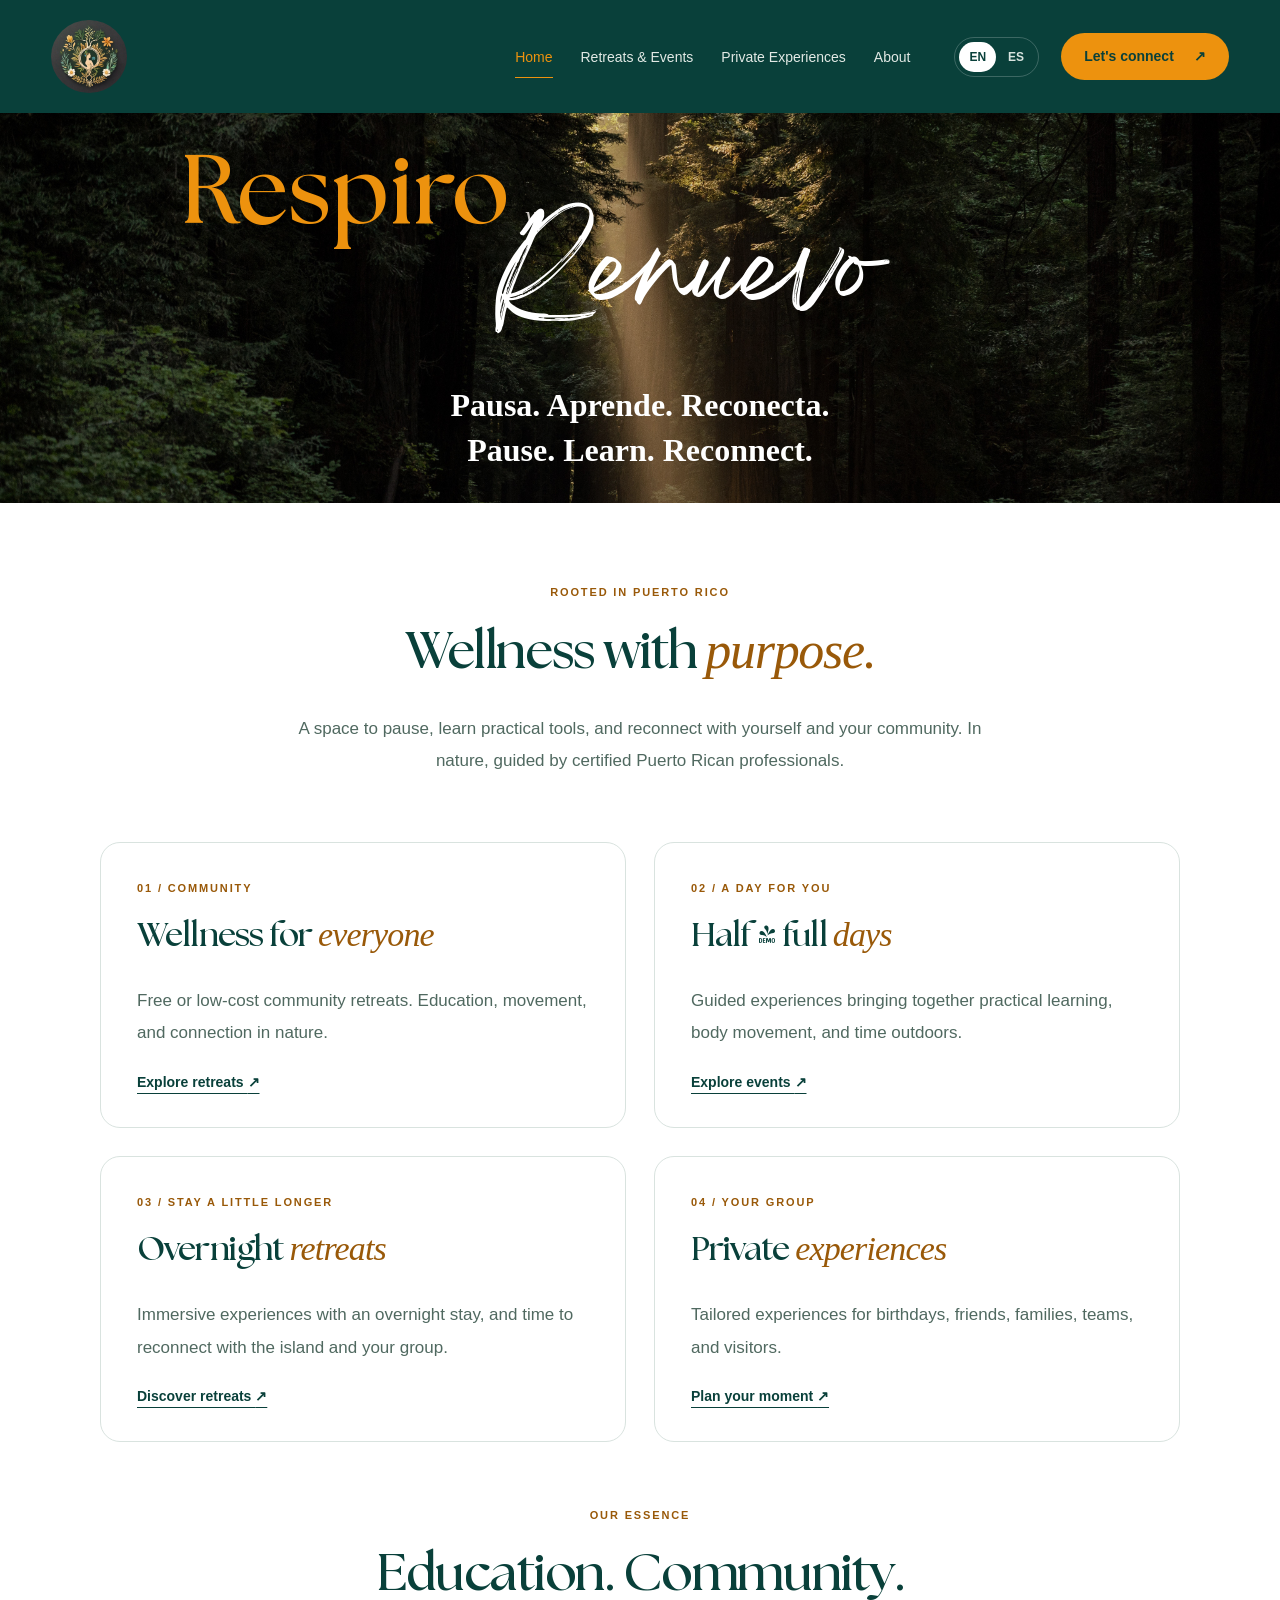
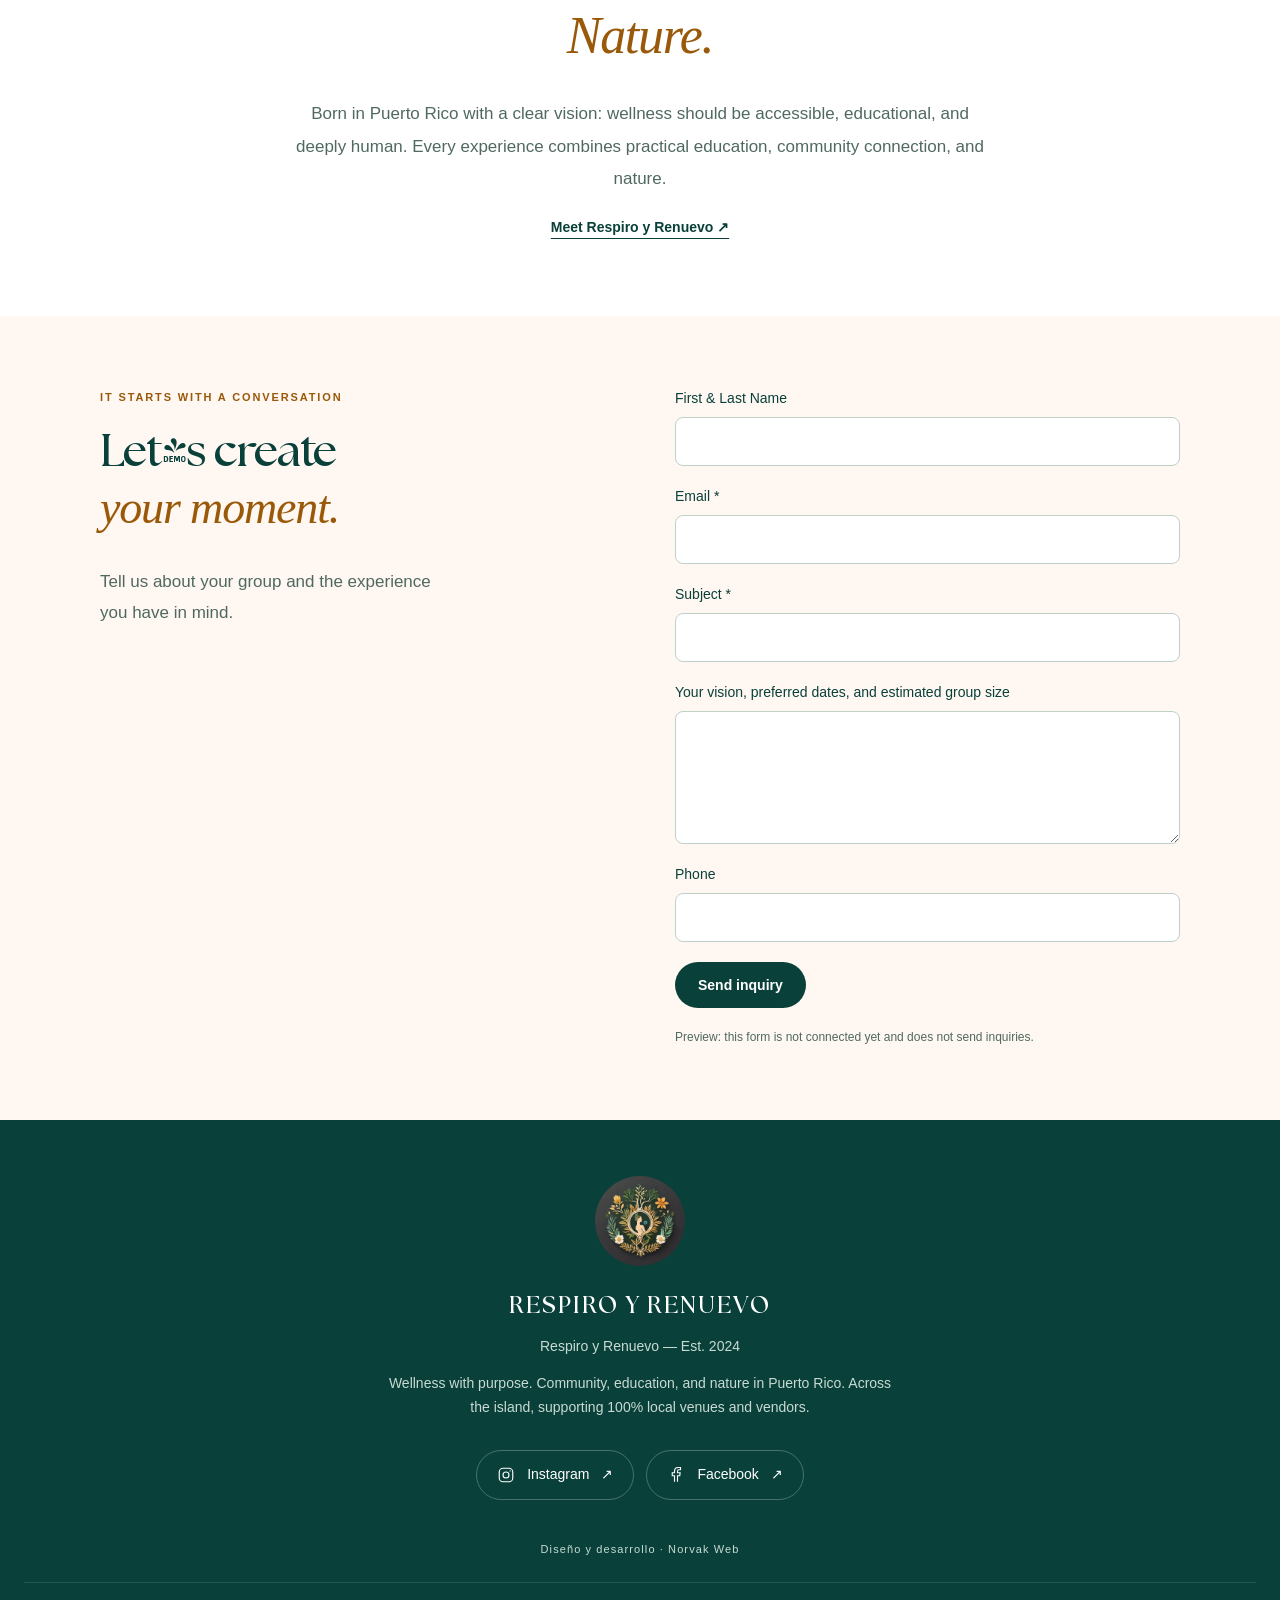
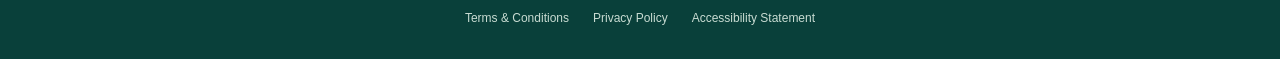
==== commit b987987f: "Add subtle scroll entrances, hover effects and smooth mobile navigation" ====
--- a/index.html
+++ b/index.html
@@ -1,10 +1,31 @@
 <!doctype html>
-<html lang="en"><head><meta charset="utf-8"><meta name="viewport" content="width=device-width, initial-scale=1"><meta name="description" content="Wellness retreats in Puerto Rico. Wellness with purpose, community and nature in Puerto Rico."><title>Wellness retreats in Puerto Rico | Respiro y Renuevo</title><link rel="icon" href="assets/logo.jpg"><link rel="stylesheet" href="styles.css?v=3"><script src="script.js?v=3" defer></script></head>
-<body data-title-en="Wellness retreats in Puerto Rico" data-title-es="Retiros de bienestar en Puerto Rico"><a class="skip-link" href="#main" data-i18n="skip">Skip to main content</a><header class="site-header">
-  <a class="logo" href="index.html" aria-label="Respiro y Renuevo"><img src="assets/logo.jpg" alt="Respiro y Renuevo" width="76" height="73"></a>
-  <button class="menu-toggle" aria-expanded="false" aria-controls="navigation"><span data-i18n="menu">Menu</span> <span aria-hidden="true">☰</span></button>
-  <nav id="navigation" aria-label="Main navigation">
-    <a href="index.html" class="active" aria-current="page" data-page-link="home" data-i18n="home">Home</a><a href="retiros-y-eventos.html" data-page-link="retreats" data-i18n="retreats">Retreats &amp; Events</a><a href="experiencias-privadas.html" data-page-link="private" data-i18n="private">Private Experiences</a><a href="nosotros.html" data-page-link="about" data-i18n="about">About</a>
-    <div class="header-actions"><div class="language-switch" role="group" aria-label="Language / Idioma"><button type="button" data-language="en" aria-pressed="true">EN</button><button type="button" data-language="es" aria-pressed="false">ES</button></div><a class="button button-gold" href="contacto.html"><span data-i18n="contact">Let's connect</span><span aria-hidden="true">↗</span></a></div>
-  </nav>
+<html lang="en" prefix="og: https://ogp.me/ns#"><head><meta charset="utf-8"><meta name="viewport" content="width=device-width, initial-scale=1"><meta name="description" content="Wellness retreats in Puerto Rico. Wellness with purpose, community and nature in Puerto Rico."><title>Wellness retreats in Puerto Rico | Respiro y Renuevo</title><link rel="icon" href="assets/logo.jpg"><link rel="stylesheet" href="styles.css?v=4"><script src="script.js?v=4" defer></script>
+<!-- Link previews: static tags readable without JavaScript. -->
+<link rel="canonical" href="https://chepot87.github.io/Respiro-y-Renuevo/">
+<meta property="og:type" content="website">
+<meta property="og:site_name" content="Respiro y Renuevo">
+<meta property="og:title" content="Retiros de bienestar en Puerto Rico | Respiro y Renuevo">
+<meta property="og:description" content="Pausa. Aprende. Reconecta. Retiros y experiencias de bienestar en Puerto Rico, con naturaleza, comunidad y propósito.">
+<meta property="og:url" content="https://chepot87.github.io/Respiro-y-Renuevo/">
+<meta property="og:locale" content="es_PR">
+<meta property="og:locale:alternate" content="en_US">
+<meta property="og:image" content="https://chepot87.github.io/Respiro-y-Renuevo/assets/logo.jpg">
+<meta property="og:image:secure_url" content="https://chepot87.github.io/Respiro-y-Renuevo/assets/logo.jpg">
+<meta property="og:image:type" content="image/jpeg">
+<meta property="og:image:width" content="960">
+<meta property="og:image:height" content="960">
+<meta property="og:image:alt" content="Logo de Respiro y Renuevo">
+<meta name="twitter:card" content="summary">
+<meta name="twitter:title" content="Retiros de bienestar en Puerto Rico | Respiro y Renuevo">
+<meta name="twitter:description" content="Pausa. Aprende. Reconecta. Retiros y experiencias de bienestar en Puerto Rico, con naturaleza, comunidad y propósito.">
+<meta name="twitter:image" content="https://chepot87.github.io/Respiro-y-Renuevo/assets/logo.jpg">
+<meta name="twitter:image:alt" content="Logo de Respiro y Renuevo">
+</head>
+<body data-title-en="Wellness retreats in Puerto Rico" data-title-es="Retiros de bienestar en Puerto Rico"><a class="skip-link" href="#main" data-i18n="skip">Skip to main content</a><header class="site-header">
+  <a class="logo" href="index.html" aria-label="Respiro y Renuevo"><img src="assets/logo.jpg" alt="Respiro y Renuevo" width="76" height="73"></a>
+  <button class="menu-toggle" aria-expanded="false" aria-controls="navigation"><span data-i18n="menu">Menu</span> <span aria-hidden="true">☰</span></button>
+  <nav id="navigation" aria-label="Main navigation">
+    <a href="index.html" class="active" aria-current="page" data-page-link="home" data-i18n="home">Home</a><a href="retiros-y-eventos.html" data-page-link="retreats" data-i18n="retreats">Retreats &amp; Events</a><a href="experiencias-privadas.html" data-page-link="private" data-i18n="private">Private Experiences</a><a href="nosotros.html" data-page-link="about" data-i18n="about">About</a>
+    <div class="header-actions"><div class="language-switch" role="group" aria-label="Language / Idioma"><button type="button" data-language="en" aria-pressed="true">EN</button><button type="button" data-language="es" aria-pressed="false">ES</button></div><a class="button button-gold" href="contacto.html"><span data-i18n="contact">Let's connect</span><span aria-hidden="true">↗</span></a></div>
+  </nav>
 </header><main id="main"><section class="hero" aria-label="Respiro y Renuevo"><h1><span class="respiro">Respiro</span> <span class="and">y</span><span class="renuevo">Renuevo</span></h1><div class="tagline"><p lang="es">Pausa. Aprende. Reconecta.</p><p>Pause. Learn. Reconnect.</p></div></section><section class="content"><div data-content-language="en" lang="en"><div class="section-intro"><p class="eyebrow">Rooted in Puerto Rico</p><h2>Wellness with <em>purpose.</em></h2><p class="description">A space to pause, learn practical tools, and reconnect with yourself and your community. In nature, guided by certified Puerto Rican professionals.</p></div><div class="offering-grid"><article class="detail-panel"><p class="eyebrow">01 / Community</p><h3>Wellness for <em>everyone</em></h3><p class="description">Free or low-cost community retreats. Education, movement, and connection in nature.</p><a class="text-link" href="retiros-y-eventos.html">Explore retreats <span aria-hidden="true">↗</span></a></article><article class="detail-panel"><p class="eyebrow">02 / A day for you</p><h3>Half &amp; full <em>days</em></h3><p class="description">Guided experiences bringing together practical learning, body movement, and time outdoors.</p><a class="text-link" href="retiros-y-eventos.html">Explore events <span aria-hidden="true">↗</span></a></article><article class="detail-panel"><p class="eyebrow">03 / Stay a little longer</p><h3>Overnight <em>retreats</em></h3><p class="description">Immersive experiences with an overnight stay, and time to reconnect with the island and your group.</p><a class="text-link" href="retiros-y-eventos.html">Discover retreats <span aria-hidden="true">↗</span></a></article><article class="detail-panel"><p class="eyebrow">04 / Your group</p><h3>Private <em>experiences</em></h3><p class="description">Tailored experiences for birthdays, friends, families, teams, and visitors.</p><a class="text-link" href="experiencias-privadas.html">Plan your moment <span aria-hidden="true">↗</span></a></article></div><div class="story-section"><p class="eyebrow">Our essence</p><h2>Education. Community.<br><em>Nature.</em></h2><p class="description">Born in Puerto Rico with a clear vision: wellness should be accessible, educational, and deeply human. Every experience combines practical education, community connection, and nature.</p><a class="text-link" href="nosotros.html">Meet Respiro y Renuevo ↗</a></div></div><div data-content-language="es" lang="es" hidden><div class="section-intro"><p class="eyebrow">Desde Puerto Rico</p><h2>Bienestar con <em>propósito.</em></h2><p class="description">Un espacio para pausar, aprender herramientas reales y reconectar contigo y con tu comunidad. En la naturaleza, con profesionales puertorriqueños certificados.</p></div><div class="offering-grid"><article class="detail-panel"><p class="eyebrow">01 / Comunidad</p><h3>Bienestar para <em>todos</em></h3><p class="description">Retiros comunitarios gratuitos o de bajo costo. Educación, movimiento y conexión en la naturaleza.</p><a class="text-link" href="retiros-y-eventos.html">Explorar retiros <span aria-hidden="true">↗</span></a></article><article class="detail-panel"><p class="eyebrow">02 / Un día para ti</p><h3>Medio día y día <em>completo</em></h3><p class="description">Experiencias guiadas que combinan aprendizaje práctico, movimiento corporal y naturaleza.</p><a class="text-link" href="retiros-y-eventos.html">Explorar eventos <span aria-hidden="true">↗</span></a></article><article class="detail-panel"><p class="eyebrow">03 / Quédate un poco más</p><h3>Retiros con <em>estadía</em></h3><p class="description">Experiencias de inmersión con pernocta y tiempo para reconectar con la isla y con tu grupo.</p><a class="text-link" href="retiros-y-eventos.html">Descubrir retiros <span aria-hidden="true">↗</span></a></article><article class="detail-panel"><p class="eyebrow">04 / Tu grupo</p><h3>Experiencias <em>privadas</em></h3><p class="description">Encuentros a medida para cumpleaños, amigas, familias, equipos de trabajo y visitantes.</p><a class="text-link" href="experiencias-privadas.html">Planifica tu momento <span aria-hidden="true">↗</span></a></article></div><div class="story-section"><p class="eyebrow">Nuestra esencia</p><h2>Educación. Comunidad.<br><em>Naturaleza.</em></h2><p class="description">Nacimos en Puerto Rico con una visión clara: el bienestar debe ser accesible, educativo y profundamente humano. Cada experiencia combina educación práctica, conexión comunitaria y naturaleza.</p><a class="text-link" href="nosotros.html">Conoce Respiro y Renuevo ↗</a></div></div></section><section id="contact" class="contact content"><div class="contact-intro"><p class="eyebrow" data-i18n="contactLabel">It starts with a conversation</p><h2><span data-i18n="contactTitle">Let's create</span><br><em data-i18n="contactAccent">your moment.</em></h2><p data-i18n="contactIntro">Tell us about your group and the experience you have in mind.</p></div><form><label><span data-i18n="name">First &amp; Last Name</span><input name="name" autocomplete="name"></label><label><span data-i18n="email">Email *</span><input name="email" type="email" autocomplete="email" required></label><label><span data-i18n="subject">Subject *</span><input name="subject" required></label><label><span data-i18n="vision">Your vision, preferred dates, and estimated group size</span><textarea name="vision" rows="5"></textarea></label><label><span data-i18n="phone">Phone</span><input name="phone" type="tel" autocomplete="tel"></label><button class="button button-green" type="submit" data-i18n="submit">Send inquiry</button><p class="form-status" role="status" data-i18n="formNote">Preview: this form is not connected yet and does not send inquiries.</p></form></section></main><footer><div class="footer-brand"><img src="assets/logo.jpg" width="90" height="90" alt="Respiro y Renuevo"><h2>RESPIRO Y RENUEVO</h2><p>Respiro y Renuevo — Est. 2024</p><p data-i18n="footer">Wellness with purpose. Community, education, and nature in Puerto Rico. Across the island, supporting 100% local venues and vendors.</p></div><div class="footer-social" aria-label="Social media"><a href="https://www.instagram.com/respiroyrenuevo"><svg viewBox="0 0 24 24" fill="none" stroke="currentColor" stroke-width="1.5" aria-hidden="true"><rect x="3" y="3" width="18" height="18" rx="5"/><circle cx="12" cy="12" r="4"/><circle cx="17.5" cy="6.5" r=".8" fill="currentColor" stroke="none"/></svg>Instagram <span aria-hidden="true">↗</span></a><a href="https://www.facebook.com/respiroyrenuevo"><svg viewBox="0 0 24 24" fill="none" stroke="currentColor" stroke-width="1.5" aria-hidden="true"><path d="M14 21v-8h3l.5-4H14V7c0-1.2.5-2 2-2h2V2h-3c-3 0-5 2-5 5v2H7v4h3v8"/></svg>Facebook <span aria-hidden="true">↗</span></a></div><p class="site-credit">Diseño y desarrollo · Norvak Web</p><div class="legal-links"><a href="terminos.html" data-i18n="terms">Terms &amp; Conditions</a><a href="privacidad.html" data-i18n="privacy">Privacy Policy</a><a href="accesibilidad.html" data-i18n="accessibility">Accessibility Statement</a></div></footer></body></html>
--- a/styles.css
+++ b/styles.css
@@ -17,3 +17,28 @@
 .page-title{font:700 52px/1.2 Seasons,Georgia,serif;letter-spacing:-.025em;margin:0 0 30px}.page-title em{color:var(--accent);font-family:Georgia,serif;font-weight:400}.contact .page-title{font-size:46px}
 @media(max-width:760px){.offering-grid{grid-template-columns:1fr;gap:20px}.page-content{padding-top:52px}.story-section{margin-top:44px}}
 @media(max-width:760px){.page-title{font-size:36px}.contact .page-title{font-size:38px}}
+
+/* Small movements, stable layout, and visible content with or without JavaScript. */
+html{scroll-padding-top:140px}
+.site-header{position:sticky;top:0;z-index:20;transition:box-shadow .25s ease,background-color .25s ease}
+.site-header.is-scrolled{box-shadow:0 6px 24px #062b2726;background-color:#09403af5}
+.button{transition:transform .22s ease,box-shadow .22s ease,filter .22s ease}
+.button>span[aria-hidden]{transition:transform .22s ease}
+.detail-panel{transition:box-shadow .28s ease,border-color .28s ease}
+.footer-social a,.language-switch button,.site-header nav>a{transition:color .2s ease,background-color .2s ease,border-color .2s ease}
+.button:active{transform:translateY(0);box-shadow:none}
+@media(hover:hover) and (pointer:fine){
+  .button:hover{transform:translateY(-2px);box-shadow:0 8px 20px #09403a18}
+  .button:hover>span[aria-hidden]{transform:translate(2px,-2px)}
+  .detail-panel:hover{box-shadow:0 12px 32px #09403a0c;border-color:#b4c9bc}
+}
+@media(max-width:900px){
+  .site-header{position:sticky}
+  .site-header nav{display:flex;visibility:hidden;opacity:0;transform:translateY(-8px);pointer-events:none;max-height:calc(100dvh - 110px);overflow-y:auto;transition:opacity .22s ease,transform .22s ease,visibility 0s .22s}
+  .site-header nav.open{visibility:visible;opacity:1;transform:translateY(0);pointer-events:auto;transition-delay:0s}
+}
+@media(prefers-reduced-motion:reduce){
+  html{scroll-behavior:auto}
+  .site-header,.button,.button>span[aria-hidden],.detail-panel,.footer-social a,.language-switch button,.site-header nav,.site-header nav>a{transition:none}
+  .button:hover,.button:hover>span[aria-hidden]{transform:none}
+}
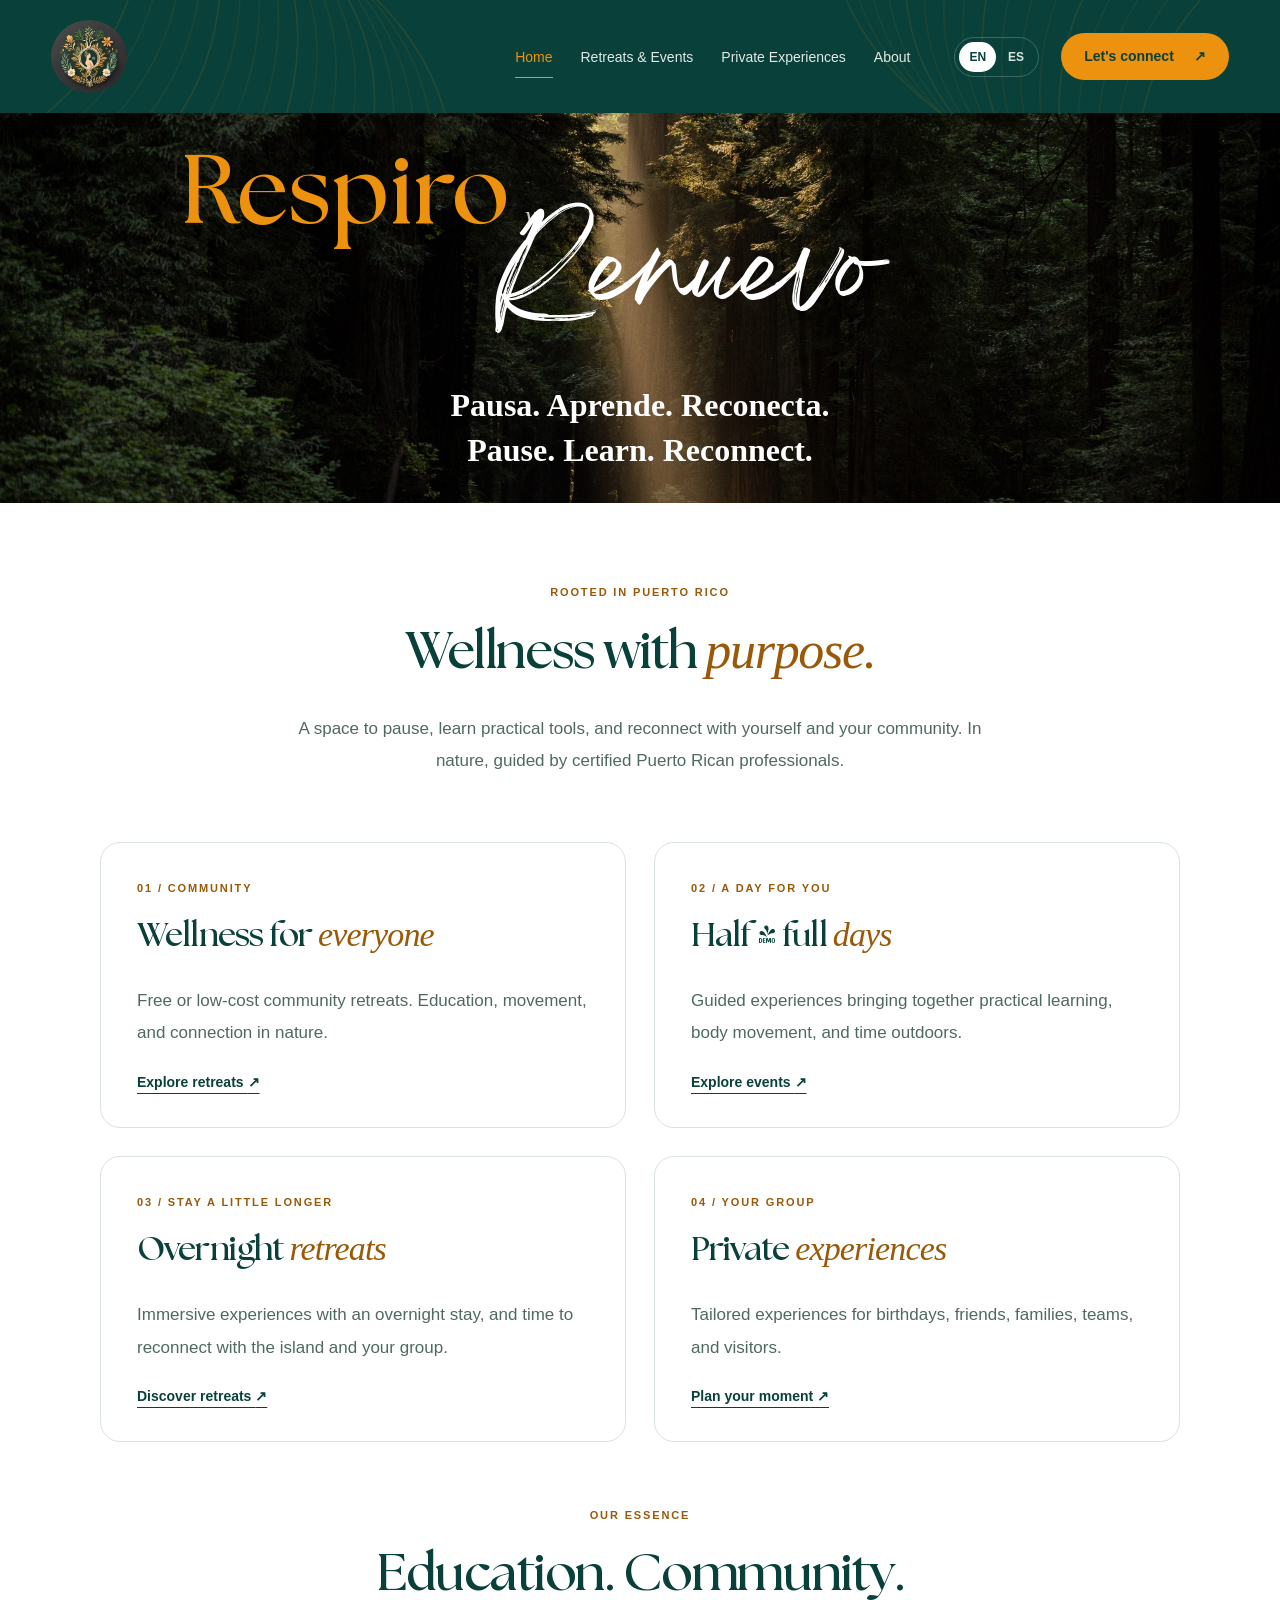
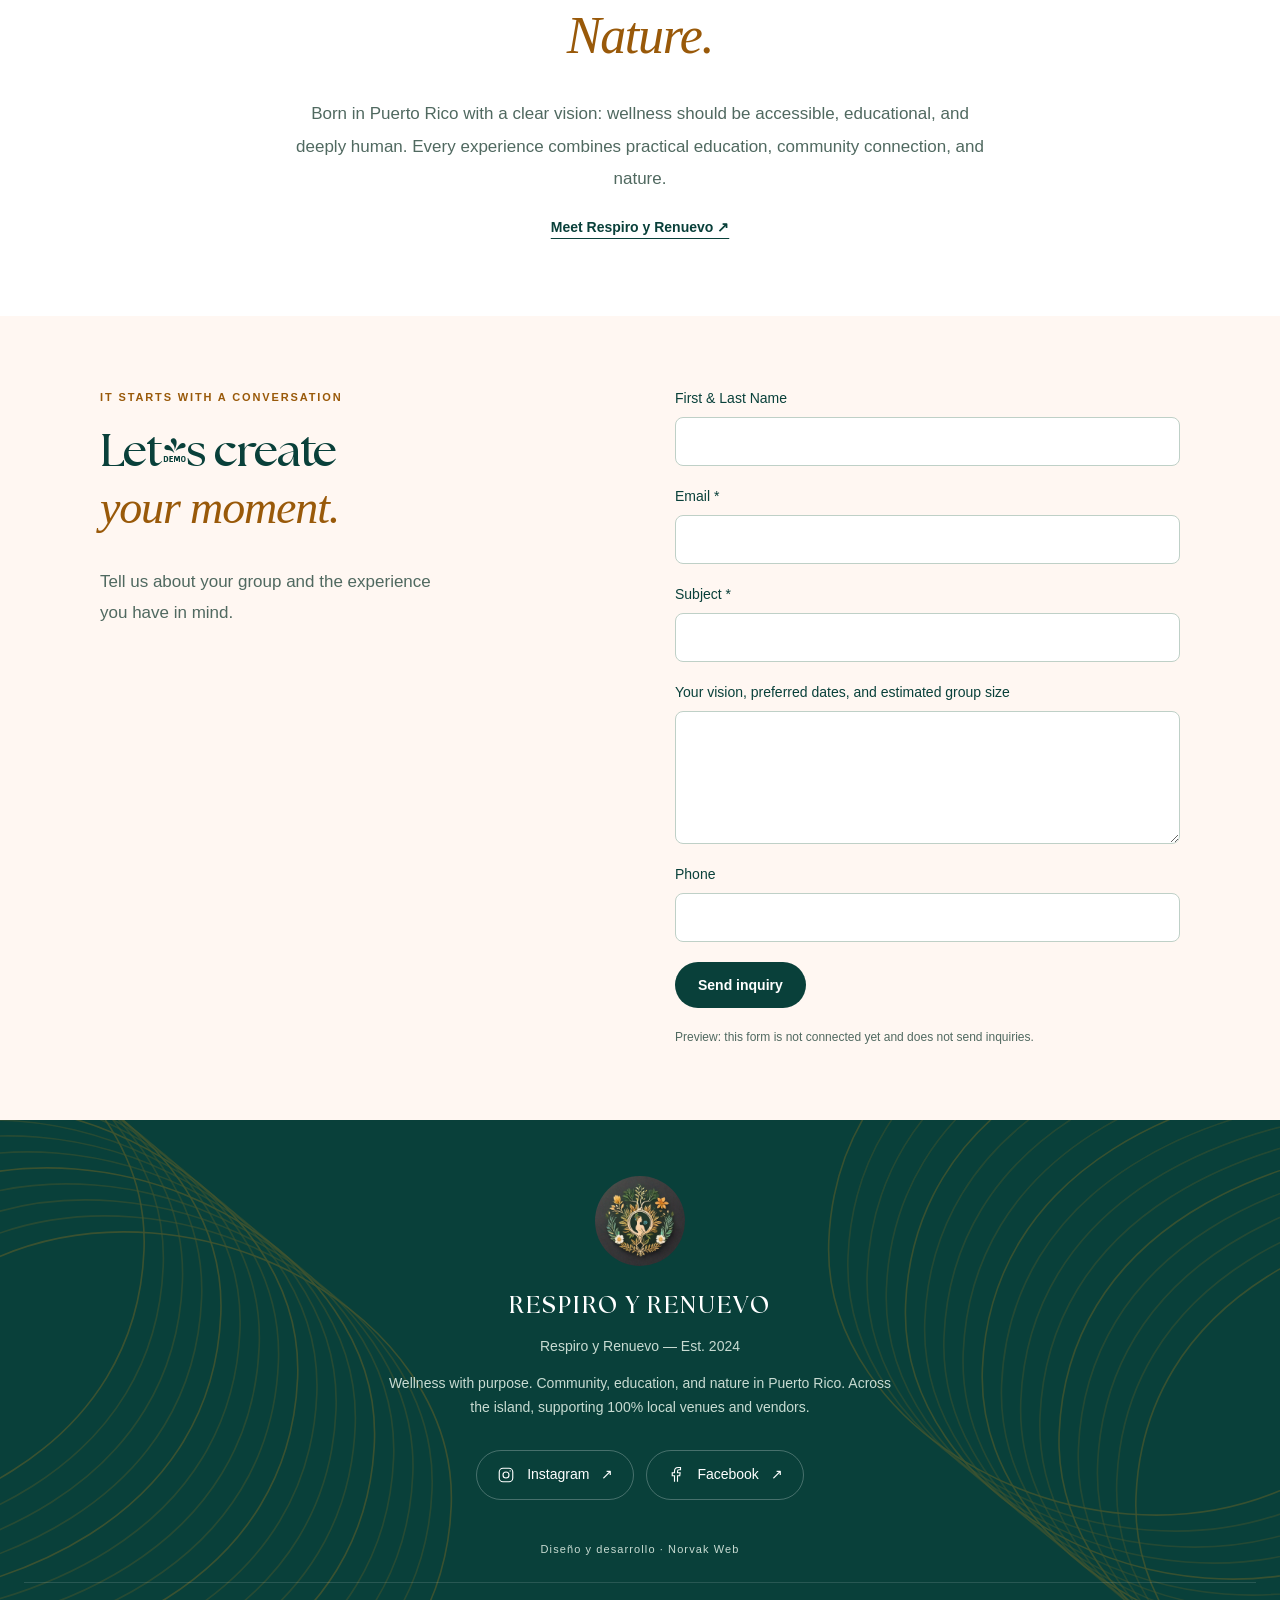
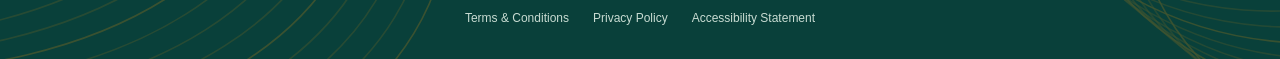
==== commit f79be328: "Add approved topographic artwork to header and footer" ====
--- a/index.html
+++ b/index.html
@@ -1,5 +1,5 @@
 <!doctype html>
-<html lang="en" prefix="og: https://ogp.me/ns#"><head><meta charset="utf-8"><meta name="viewport" content="width=device-width, initial-scale=1"><meta name="description" content="Wellness retreats in Puerto Rico. Wellness with purpose, community and nature in Puerto Rico."><title>Wellness retreats in Puerto Rico | Respiro y Renuevo</title><link rel="icon" href="assets/logo.jpg"><link rel="stylesheet" href="styles.css?v=4"><script src="script.js?v=4" defer></script>
+<html lang="en" prefix="og: https://ogp.me/ns#"><head><meta charset="utf-8"><meta name="viewport" content="width=device-width, initial-scale=1"><meta name="description" content="Wellness retreats in Puerto Rico. Wellness with purpose, community and nature in Puerto Rico."><title>Wellness retreats in Puerto Rico | Respiro y Renuevo</title><link rel="icon" href="assets/logo.jpg"><link rel="stylesheet" href="styles.css?v=5"><script src="script.js?v=4" defer></script>
 <!-- Link previews: static tags readable without JavaScript. -->
 <link rel="canonical" href="https://chepot87.github.io/Respiro-y-Renuevo/">
 <meta property="og:type" content="website">
--- a/styles.css
+++ b/styles.css
@@ -19,6 +19,8 @@
 @media(max-width:760px){.page-title{font-size:36px}.contact .page-title{font-size:38px}}
 
 /* Small movements, stable layout, and visible content with or without JavaScript. */
+.site-header{background-image:url('assets/relieve-header.svg');background-size:cover;background-position:center}
+footer{background-image:url('assets/relieve-footer.svg');background-size:cover;background-position:center}
 html{scroll-padding-top:140px}
 .site-header{position:sticky;top:0;z-index:20;transition:box-shadow .25s ease,background-color .25s ease}
 .site-header.is-scrolled{box-shadow:0 6px 24px #062b2726;background-color:#09403af5}
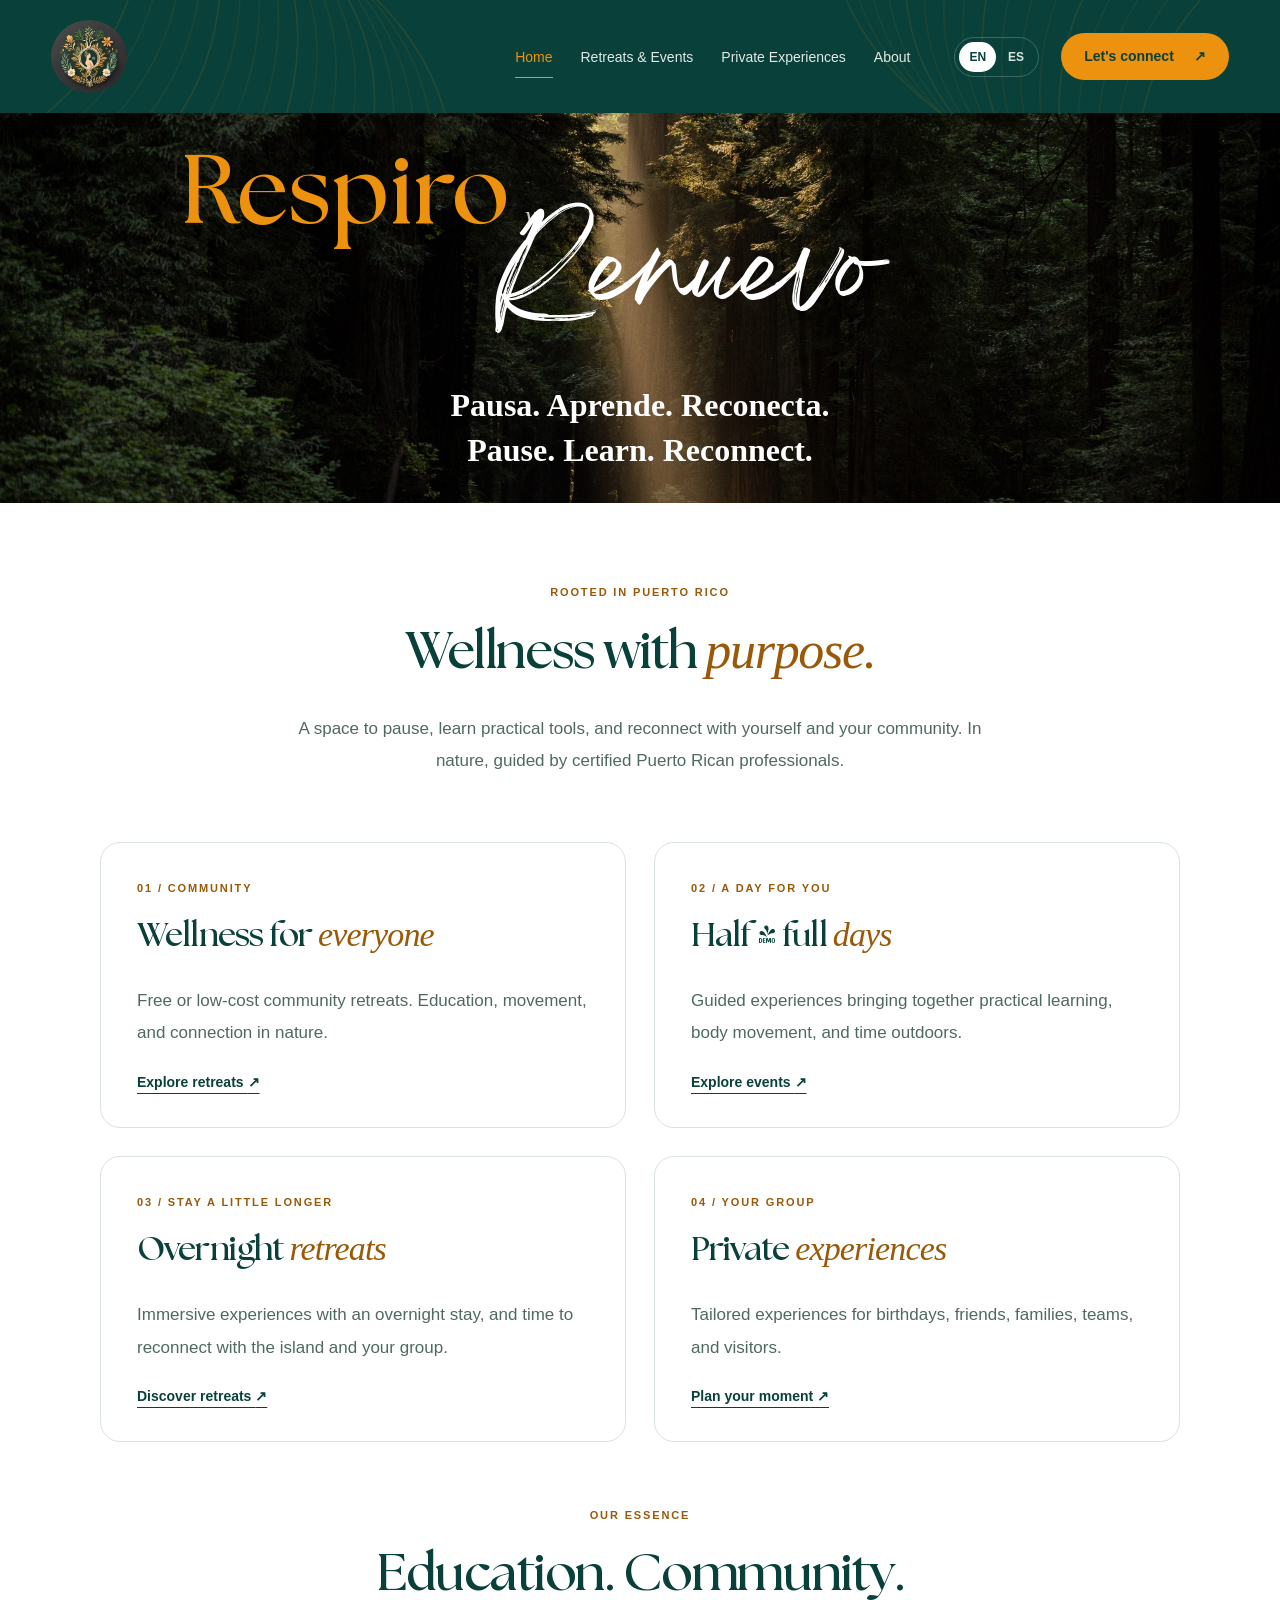
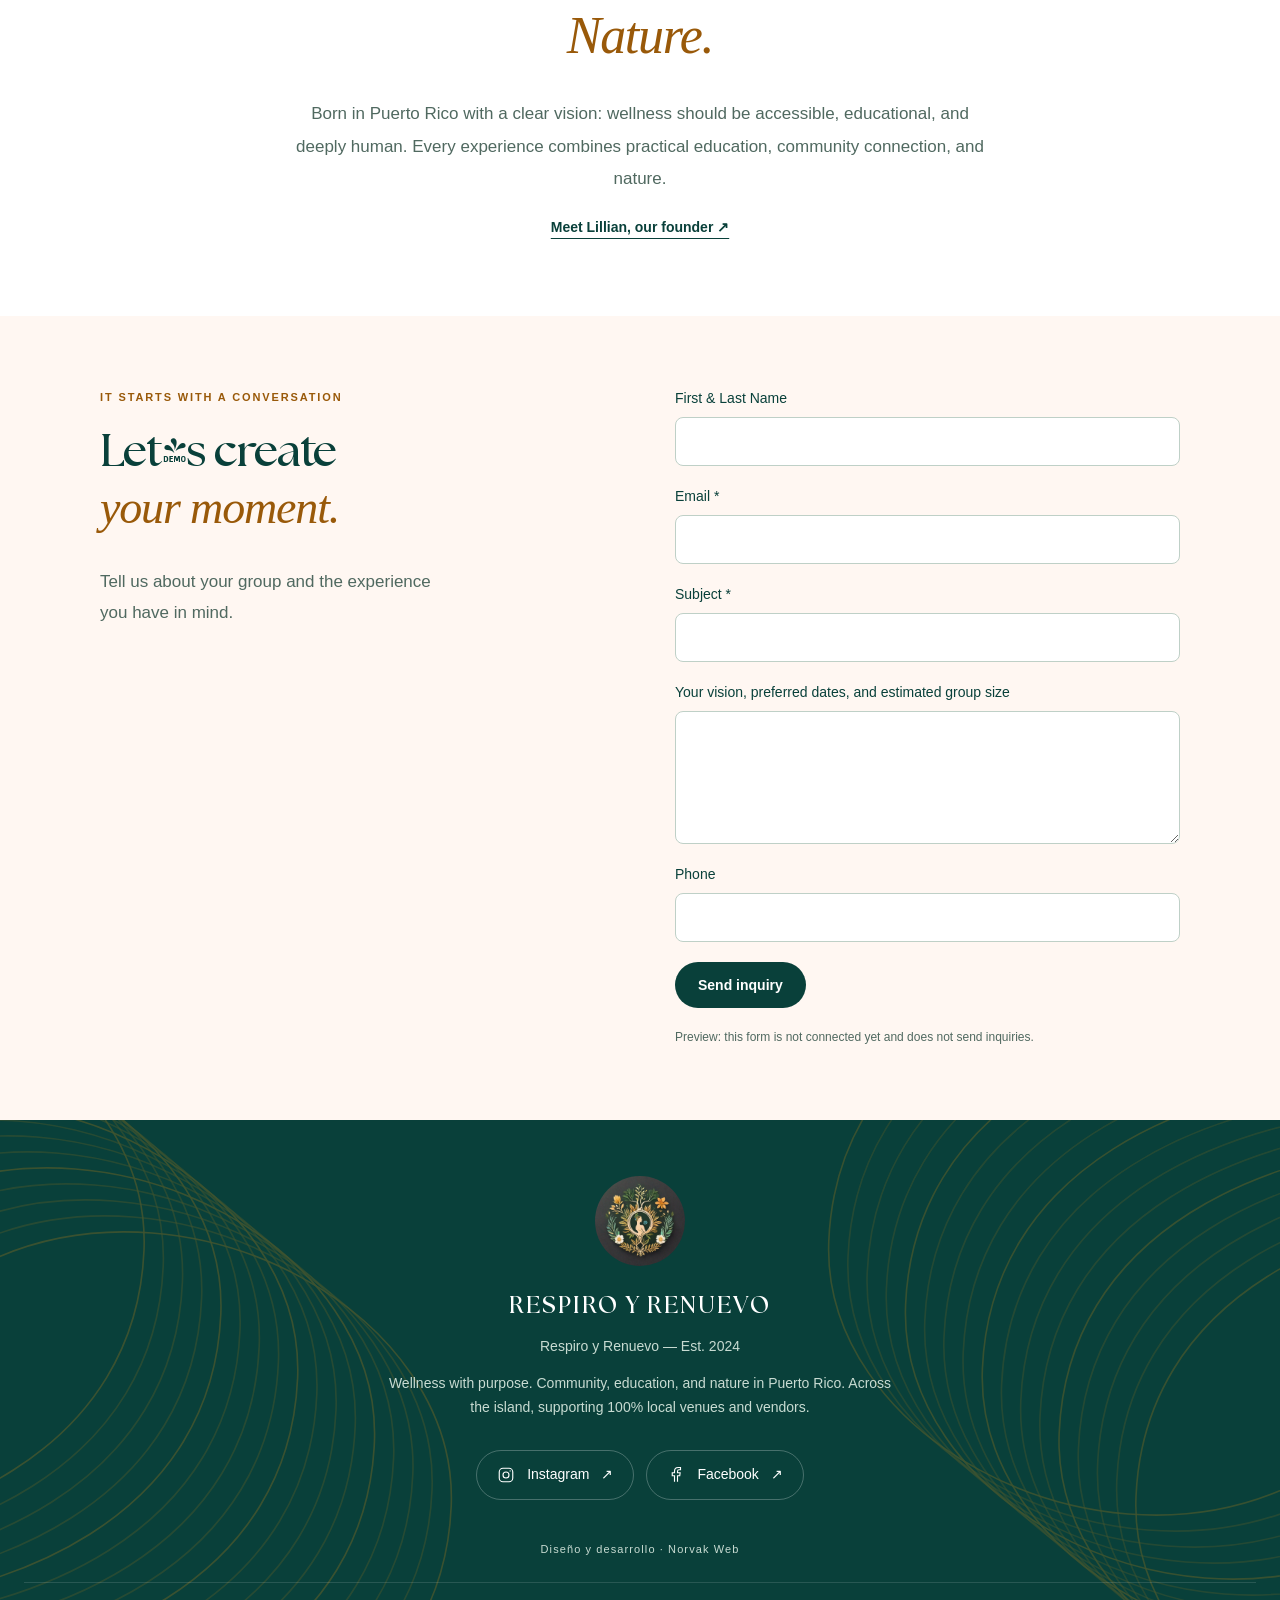
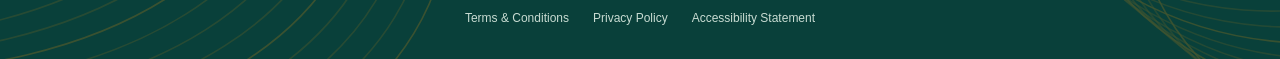
==== commit 9982e5ef: "Give Lillian a dedicated founder section with her original story" ====
--- a/index.html
+++ b/index.html
@@ -1,5 +1,5 @@
 <!doctype html>
-<html lang="en" prefix="og: https://ogp.me/ns#"><head><meta charset="utf-8"><meta name="viewport" content="width=device-width, initial-scale=1"><meta name="description" content="Wellness retreats in Puerto Rico. Wellness with purpose, community and nature in Puerto Rico."><title>Wellness retreats in Puerto Rico | Respiro y Renuevo</title><link rel="icon" href="assets/logo.jpg"><link rel="stylesheet" href="styles.css?v=5"><script src="script.js?v=4" defer></script>
+<html lang="en" prefix="og: https://ogp.me/ns#"><head><meta charset="utf-8"><meta name="viewport" content="width=device-width, initial-scale=1"><meta name="description" content="Wellness retreats in Puerto Rico. Wellness with purpose, community and nature in Puerto Rico."><title>Wellness retreats in Puerto Rico | Respiro y Renuevo</title><link rel="icon" href="assets/logo.jpg"><link rel="stylesheet" href="styles.css?v=6"><script src="script.js?v=4" defer></script>
 <!-- Link previews: static tags readable without JavaScript. -->
 <link rel="canonical" href="https://chepot87.github.io/Respiro-y-Renuevo/">
 <meta property="og:type" content="website">
@@ -28,4 +28,4 @@
     <a href="index.html" class="active" aria-current="page" data-page-link="home" data-i18n="home">Home</a><a href="retiros-y-eventos.html" data-page-link="retreats" data-i18n="retreats">Retreats &amp; Events</a><a href="experiencias-privadas.html" data-page-link="private" data-i18n="private">Private Experiences</a><a href="nosotros.html" data-page-link="about" data-i18n="about">About</a>
     <div class="header-actions"><div class="language-switch" role="group" aria-label="Language / Idioma"><button type="button" data-language="en" aria-pressed="true">EN</button><button type="button" data-language="es" aria-pressed="false">ES</button></div><a class="button button-gold" href="contacto.html"><span data-i18n="contact">Let's connect</span><span aria-hidden="true">↗</span></a></div>
   </nav>
-</header><main id="main"><section class="hero" aria-label="Respiro y Renuevo"><h1><span class="respiro">Respiro</span> <span class="and">y</span><span class="renuevo">Renuevo</span></h1><div class="tagline"><p lang="es">Pausa. Aprende. Reconecta.</p><p>Pause. Learn. Reconnect.</p></div></section><section class="content"><div data-content-language="en" lang="en"><div class="section-intro"><p class="eyebrow">Rooted in Puerto Rico</p><h2>Wellness with <em>purpose.</em></h2><p class="description">A space to pause, learn practical tools, and reconnect with yourself and your community. In nature, guided by certified Puerto Rican professionals.</p></div><div class="offering-grid"><article class="detail-panel"><p class="eyebrow">01 / Community</p><h3>Wellness for <em>everyone</em></h3><p class="description">Free or low-cost community retreats. Education, movement, and connection in nature.</p><a class="text-link" href="retiros-y-eventos.html">Explore retreats <span aria-hidden="true">↗</span></a></article><article class="detail-panel"><p class="eyebrow">02 / A day for you</p><h3>Half &amp; full <em>days</em></h3><p class="description">Guided experiences bringing together practical learning, body movement, and time outdoors.</p><a class="text-link" href="retiros-y-eventos.html">Explore events <span aria-hidden="true">↗</span></a></article><article class="detail-panel"><p class="eyebrow">03 / Stay a little longer</p><h3>Overnight <em>retreats</em></h3><p class="description">Immersive experiences with an overnight stay, and time to reconnect with the island and your group.</p><a class="text-link" href="retiros-y-eventos.html">Discover retreats <span aria-hidden="true">↗</span></a></article><article class="detail-panel"><p class="eyebrow">04 / Your group</p><h3>Private <em>experiences</em></h3><p class="description">Tailored experiences for birthdays, friends, families, teams, and visitors.</p><a class="text-link" href="experiencias-privadas.html">Plan your moment <span aria-hidden="true">↗</span></a></article></div><div class="story-section"><p class="eyebrow">Our essence</p><h2>Education. Community.<br><em>Nature.</em></h2><p class="description">Born in Puerto Rico with a clear vision: wellness should be accessible, educational, and deeply human. Every experience combines practical education, community connection, and nature.</p><a class="text-link" href="nosotros.html">Meet Respiro y Renuevo ↗</a></div></div><div data-content-language="es" lang="es" hidden><div class="section-intro"><p class="eyebrow">Desde Puerto Rico</p><h2>Bienestar con <em>propósito.</em></h2><p class="description">Un espacio para pausar, aprender herramientas reales y reconectar contigo y con tu comunidad. En la naturaleza, con profesionales puertorriqueños certificados.</p></div><div class="offering-grid"><article class="detail-panel"><p class="eyebrow">01 / Comunidad</p><h3>Bienestar para <em>todos</em></h3><p class="description">Retiros comunitarios gratuitos o de bajo costo. Educación, movimiento y conexión en la naturaleza.</p><a class="text-link" href="retiros-y-eventos.html">Explorar retiros <span aria-hidden="true">↗</span></a></article><article class="detail-panel"><p class="eyebrow">02 / Un día para ti</p><h3>Medio día y día <em>completo</em></h3><p class="description">Experiencias guiadas que combinan aprendizaje práctico, movimiento corporal y naturaleza.</p><a class="text-link" href="retiros-y-eventos.html">Explorar eventos <span aria-hidden="true">↗</span></a></article><article class="detail-panel"><p class="eyebrow">03 / Quédate un poco más</p><h3>Retiros con <em>estadía</em></h3><p class="description">Experiencias de inmersión con pernocta y tiempo para reconectar con la isla y con tu grupo.</p><a class="text-link" href="retiros-y-eventos.html">Descubrir retiros <span aria-hidden="true">↗</span></a></article><article class="detail-panel"><p class="eyebrow">04 / Tu grupo</p><h3>Experiencias <em>privadas</em></h3><p class="description">Encuentros a medida para cumpleaños, amigas, familias, equipos de trabajo y visitantes.</p><a class="text-link" href="experiencias-privadas.html">Planifica tu momento <span aria-hidden="true">↗</span></a></article></div><div class="story-section"><p class="eyebrow">Nuestra esencia</p><h2>Educación. Comunidad.<br><em>Naturaleza.</em></h2><p class="description">Nacimos en Puerto Rico con una visión clara: el bienestar debe ser accesible, educativo y profundamente humano. Cada experiencia combina educación práctica, conexión comunitaria y naturaleza.</p><a class="text-link" href="nosotros.html">Conoce Respiro y Renuevo ↗</a></div></div></section><section id="contact" class="contact content"><div class="contact-intro"><p class="eyebrow" data-i18n="contactLabel">It starts with a conversation</p><h2><span data-i18n="contactTitle">Let's create</span><br><em data-i18n="contactAccent">your moment.</em></h2><p data-i18n="contactIntro">Tell us about your group and the experience you have in mind.</p></div><form><label><span data-i18n="name">First &amp; Last Name</span><input name="name" autocomplete="name"></label><label><span data-i18n="email">Email *</span><input name="email" type="email" autocomplete="email" required></label><label><span data-i18n="subject">Subject *</span><input name="subject" required></label><label><span data-i18n="vision">Your vision, preferred dates, and estimated group size</span><textarea name="vision" rows="5"></textarea></label><label><span data-i18n="phone">Phone</span><input name="phone" type="tel" autocomplete="tel"></label><button class="button button-green" type="submit" data-i18n="submit">Send inquiry</button><p class="form-status" role="status" data-i18n="formNote">Preview: this form is not connected yet and does not send inquiries.</p></form></section></main><footer><div class="footer-brand"><img src="assets/logo.jpg" width="90" height="90" alt="Respiro y Renuevo"><h2>RESPIRO Y RENUEVO</h2><p>Respiro y Renuevo — Est. 2024</p><p data-i18n="footer">Wellness with purpose. Community, education, and nature in Puerto Rico. Across the island, supporting 100% local venues and vendors.</p></div><div class="footer-social" aria-label="Social media"><a href="https://www.instagram.com/respiroyrenuevo"><svg viewBox="0 0 24 24" fill="none" stroke="currentColor" stroke-width="1.5" aria-hidden="true"><rect x="3" y="3" width="18" height="18" rx="5"/><circle cx="12" cy="12" r="4"/><circle cx="17.5" cy="6.5" r=".8" fill="currentColor" stroke="none"/></svg>Instagram <span aria-hidden="true">↗</span></a><a href="https://www.facebook.com/respiroyrenuevo"><svg viewBox="0 0 24 24" fill="none" stroke="currentColor" stroke-width="1.5" aria-hidden="true"><path d="M14 21v-8h3l.5-4H14V7c0-1.2.5-2 2-2h2V2h-3c-3 0-5 2-5 5v2H7v4h3v8"/></svg>Facebook <span aria-hidden="true">↗</span></a></div><p class="site-credit">Diseño y desarrollo · Norvak Web</p><div class="legal-links"><a href="terminos.html" data-i18n="terms">Terms &amp; Conditions</a><a href="privacidad.html" data-i18n="privacy">Privacy Policy</a><a href="accesibilidad.html" data-i18n="accessibility">Accessibility Statement</a></div></footer></body></html>
+</header><main id="main"><section class="hero" aria-label="Respiro y Renuevo"><h1><span class="respiro">Respiro</span> <span class="and">y</span><span class="renuevo">Renuevo</span></h1><div class="tagline"><p lang="es">Pausa. Aprende. Reconecta.</p><p>Pause. Learn. Reconnect.</p></div></section><section class="content"><div data-content-language="en" lang="en"><div class="section-intro"><p class="eyebrow">Rooted in Puerto Rico</p><h2>Wellness with <em>purpose.</em></h2><p class="description">A space to pause, learn practical tools, and reconnect with yourself and your community. In nature, guided by certified Puerto Rican professionals.</p></div><div class="offering-grid"><article class="detail-panel"><p class="eyebrow">01 / Community</p><h3>Wellness for <em>everyone</em></h3><p class="description">Free or low-cost community retreats. Education, movement, and connection in nature.</p><a class="text-link" href="retiros-y-eventos.html">Explore retreats <span aria-hidden="true">↗</span></a></article><article class="detail-panel"><p class="eyebrow">02 / A day for you</p><h3>Half &amp; full <em>days</em></h3><p class="description">Guided experiences bringing together practical learning, body movement, and time outdoors.</p><a class="text-link" href="retiros-y-eventos.html">Explore events <span aria-hidden="true">↗</span></a></article><article class="detail-panel"><p class="eyebrow">03 / Stay a little longer</p><h3>Overnight <em>retreats</em></h3><p class="description">Immersive experiences with an overnight stay, and time to reconnect with the island and your group.</p><a class="text-link" href="retiros-y-eventos.html">Discover retreats <span aria-hidden="true">↗</span></a></article><article class="detail-panel"><p class="eyebrow">04 / Your group</p><h3>Private <em>experiences</em></h3><p class="description">Tailored experiences for birthdays, friends, families, teams, and visitors.</p><a class="text-link" href="experiencias-privadas.html">Plan your moment <span aria-hidden="true">↗</span></a></article></div><div class="story-section"><p class="eyebrow">Our essence</p><h2>Education. Community.<br><em>Nature.</em></h2><p class="description">Born in Puerto Rico with a clear vision: wellness should be accessible, educational, and deeply human. Every experience combines practical education, community connection, and nature.</p><a class="text-link" href="nosotros.html#nuestra-creadora">Meet Lillian, our founder ↗</a></div></div><div data-content-language="es" lang="es" hidden><div class="section-intro"><p class="eyebrow">Desde Puerto Rico</p><h2>Bienestar con <em>propósito.</em></h2><p class="description">Un espacio para pausar, aprender herramientas reales y reconectar contigo y con tu comunidad. En la naturaleza, con profesionales puertorriqueños certificados.</p></div><div class="offering-grid"><article class="detail-panel"><p class="eyebrow">01 / Comunidad</p><h3>Bienestar para <em>todos</em></h3><p class="description">Retiros comunitarios gratuitos o de bajo costo. Educación, movimiento y conexión en la naturaleza.</p><a class="text-link" href="retiros-y-eventos.html">Explorar retiros <span aria-hidden="true">↗</span></a></article><article class="detail-panel"><p class="eyebrow">02 / Un día para ti</p><h3>Medio día y día <em>completo</em></h3><p class="description">Experiencias guiadas que combinan aprendizaje práctico, movimiento corporal y naturaleza.</p><a class="text-link" href="retiros-y-eventos.html">Explorar eventos <span aria-hidden="true">↗</span></a></article><article class="detail-panel"><p class="eyebrow">03 / Quédate un poco más</p><h3>Retiros con <em>estadía</em></h3><p class="description">Experiencias de inmersión con pernocta y tiempo para reconectar con la isla y con tu grupo.</p><a class="text-link" href="retiros-y-eventos.html">Descubrir retiros <span aria-hidden="true">↗</span></a></article><article class="detail-panel"><p class="eyebrow">04 / Tu grupo</p><h3>Experiencias <em>privadas</em></h3><p class="description">Encuentros a medida para cumpleaños, amigas, familias, equipos de trabajo y visitantes.</p><a class="text-link" href="experiencias-privadas.html">Planifica tu momento <span aria-hidden="true">↗</span></a></article></div><div class="story-section"><p class="eyebrow">Nuestra esencia</p><h2>Educación. Comunidad.<br><em>Naturaleza.</em></h2><p class="description">Nacimos en Puerto Rico con una visión clara: el bienestar debe ser accesible, educativo y profundamente humano. Cada experiencia combina educación práctica, conexión comunitaria y naturaleza.</p><a class="text-link" href="nosotros.html#nuestra-creadora">Conoce a Lillian, nuestra creadora ↗</a></div></div></section><section id="contact" class="contact content"><div class="contact-intro"><p class="eyebrow" data-i18n="contactLabel">It starts with a conversation</p><h2><span data-i18n="contactTitle">Let's create</span><br><em data-i18n="contactAccent">your moment.</em></h2><p data-i18n="contactIntro">Tell us about your group and the experience you have in mind.</p></div><form><label><span data-i18n="name">First &amp; Last Name</span><input name="name" autocomplete="name"></label><label><span data-i18n="email">Email *</span><input name="email" type="email" autocomplete="email" required></label><label><span data-i18n="subject">Subject *</span><input name="subject" required></label><label><span data-i18n="vision">Your vision, preferred dates, and estimated group size</span><textarea name="vision" rows="5"></textarea></label><label><span data-i18n="phone">Phone</span><input name="phone" type="tel" autocomplete="tel"></label><button class="button button-green" type="submit" data-i18n="submit">Send inquiry</button><p class="form-status" role="status" data-i18n="formNote">Preview: this form is not connected yet and does not send inquiries.</p></form></section></main><footer><div class="footer-brand"><img src="assets/logo.jpg" width="90" height="90" alt="Respiro y Renuevo"><h2>RESPIRO Y RENUEVO</h2><p>Respiro y Renuevo — Est. 2024</p><p data-i18n="footer">Wellness with purpose. Community, education, and nature in Puerto Rico. Across the island, supporting 100% local venues and vendors.</p></div><div class="footer-social" aria-label="Social media"><a href="https://www.instagram.com/respiroyrenuevo"><svg viewBox="0 0 24 24" fill="none" stroke="currentColor" stroke-width="1.5" aria-hidden="true"><rect x="3" y="3" width="18" height="18" rx="5"/><circle cx="12" cy="12" r="4"/><circle cx="17.5" cy="6.5" r=".8" fill="currentColor" stroke="none"/></svg>Instagram <span aria-hidden="true">↗</span></a><a href="https://www.facebook.com/respiroyrenuevo"><svg viewBox="0 0 24 24" fill="none" stroke="currentColor" stroke-width="1.5" aria-hidden="true"><path d="M14 21v-8h3l.5-4H14V7c0-1.2.5-2 2-2h2V2h-3c-3 0-5 2-5 5v2H7v4h3v8"/></svg>Facebook <span aria-hidden="true">↗</span></a></div><p class="site-credit">Diseño y desarrollo · Norvak Web</p><div class="legal-links"><a href="terminos.html" data-i18n="terms">Terms &amp; Conditions</a><a href="privacidad.html" data-i18n="privacy">Privacy Policy</a><a href="accesibilidad.html" data-i18n="accessibility">Accessibility Statement</a></div></footer></body></html>
--- a/styles.css
+++ b/styles.css
@@ -21,6 +21,17 @@
 /* Small movements, stable layout, and visible content with or without JavaScript. */
 .site-header{background-image:url('assets/relieve-header.svg');background-size:cover;background-position:center}
 footer{background-image:url('assets/relieve-footer.svg');background-size:cover;background-position:center}
+.values-section{max-width:800px;margin:0 auto}
+.founder-section{display:grid;grid-template-columns:minmax(0,1fr) minmax(0,1.8fr);gap:56px;padding:56px;margin-top:72px;background:var(--cream);border-radius:20px;scroll-margin-top:150px}
+.founder-heading h2{font-size:64px;margin-bottom:12px}
+.founder-name-mark{color:var(--gold)}
+.founder-role{font-size:14px;line-height:1.7;color:var(--muted);margin:0}
+.founder-rule{width:48px;height:2px;background:var(--gold);margin-top:28px}
+.founder-story blockquote{margin:0}
+.founder-story blockquote p{font-size:17px;line-height:1.9;color:var(--green);margin:0 0 22px}
+.founder-story blockquote .founder-belief{font:italic 23px/1.6 Georgia,serif;color:var(--accent);margin-bottom:0}
+.founder-signature{font:italic 20px Georgia,serif;color:var(--green);margin:24px 0 0}
+@media(max-width:760px){.founder-section{grid-template-columns:1fr;gap:28px;padding:32px 24px;margin-top:44px}.founder-heading h2{font-size:52px}.founder-story blockquote p{font-size:16px}.founder-story blockquote .founder-belief{font-size:21px}}
 html{scroll-padding-top:140px}
 .site-header{position:sticky;top:0;z-index:20;transition:box-shadow .25s ease,background-color .25s ease}
 .site-header.is-scrolled{box-shadow:0 6px 24px #062b2726;background-color:#09403af5}
